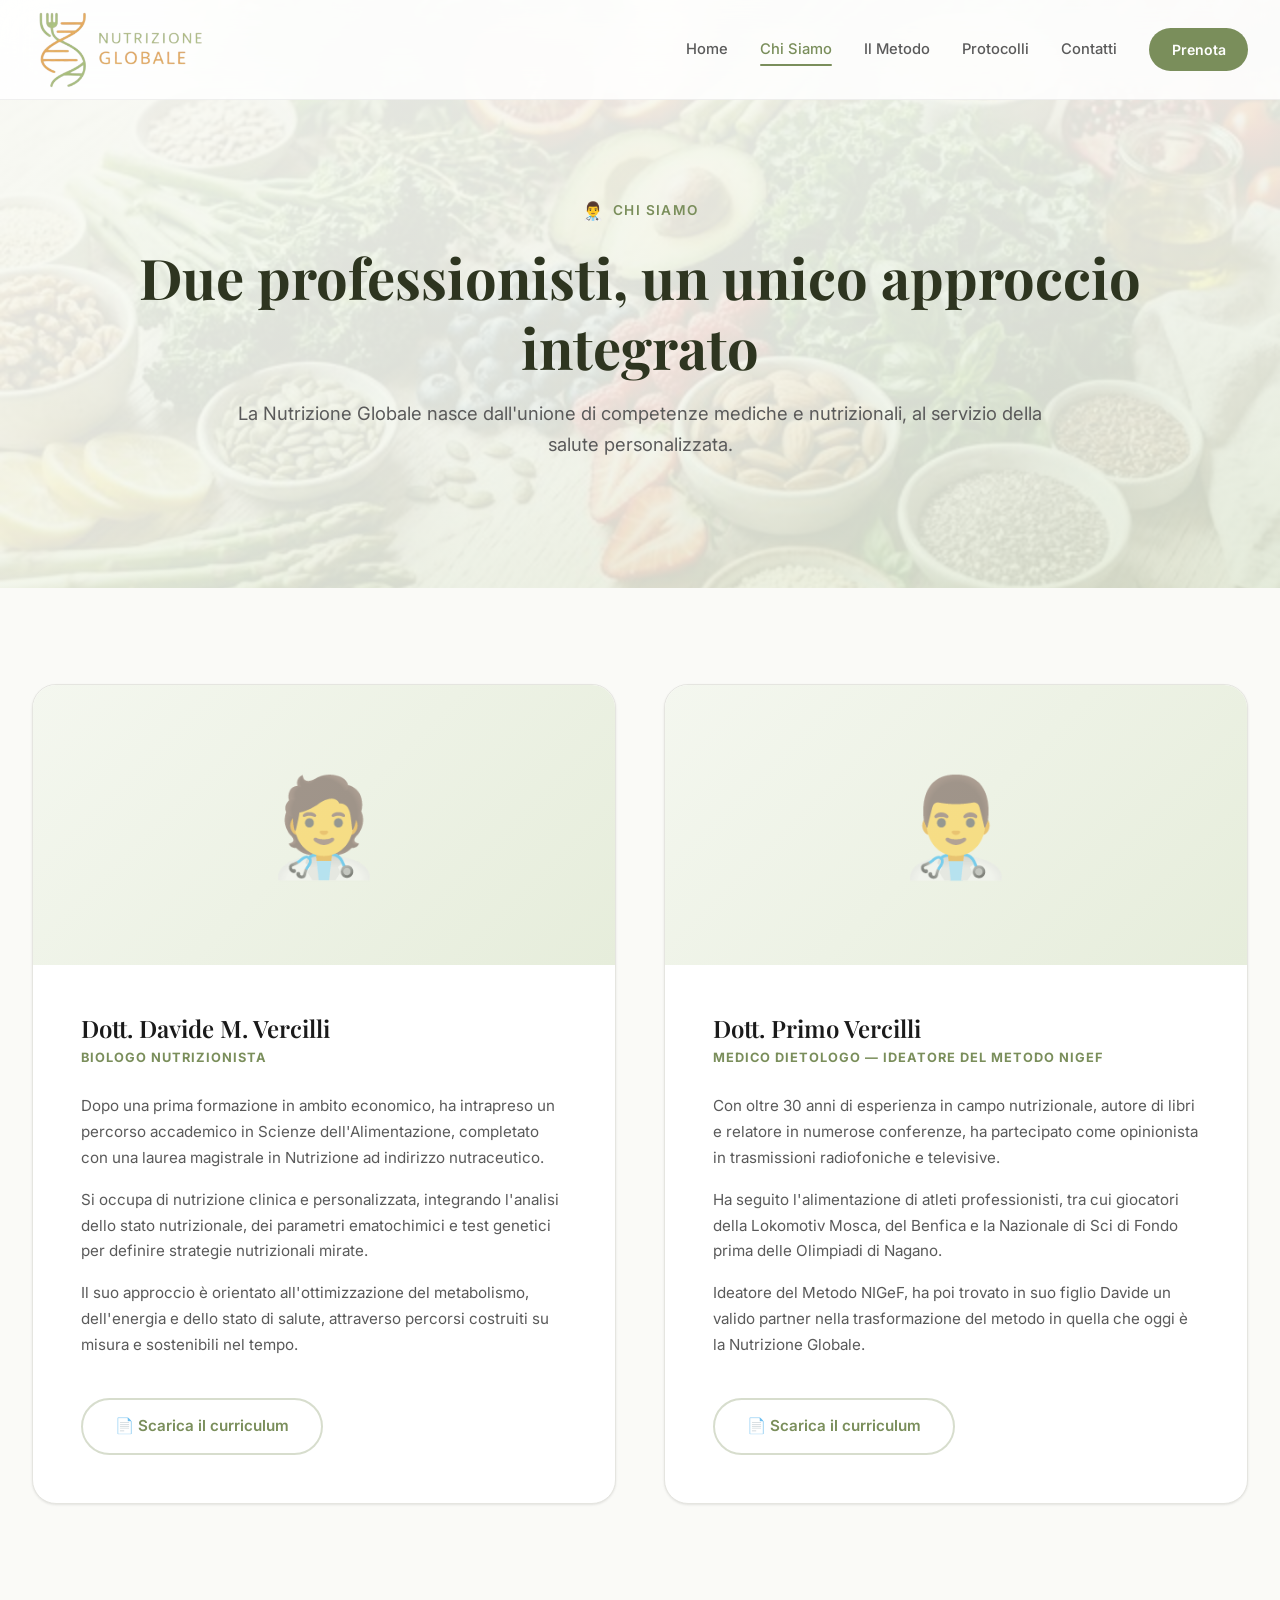
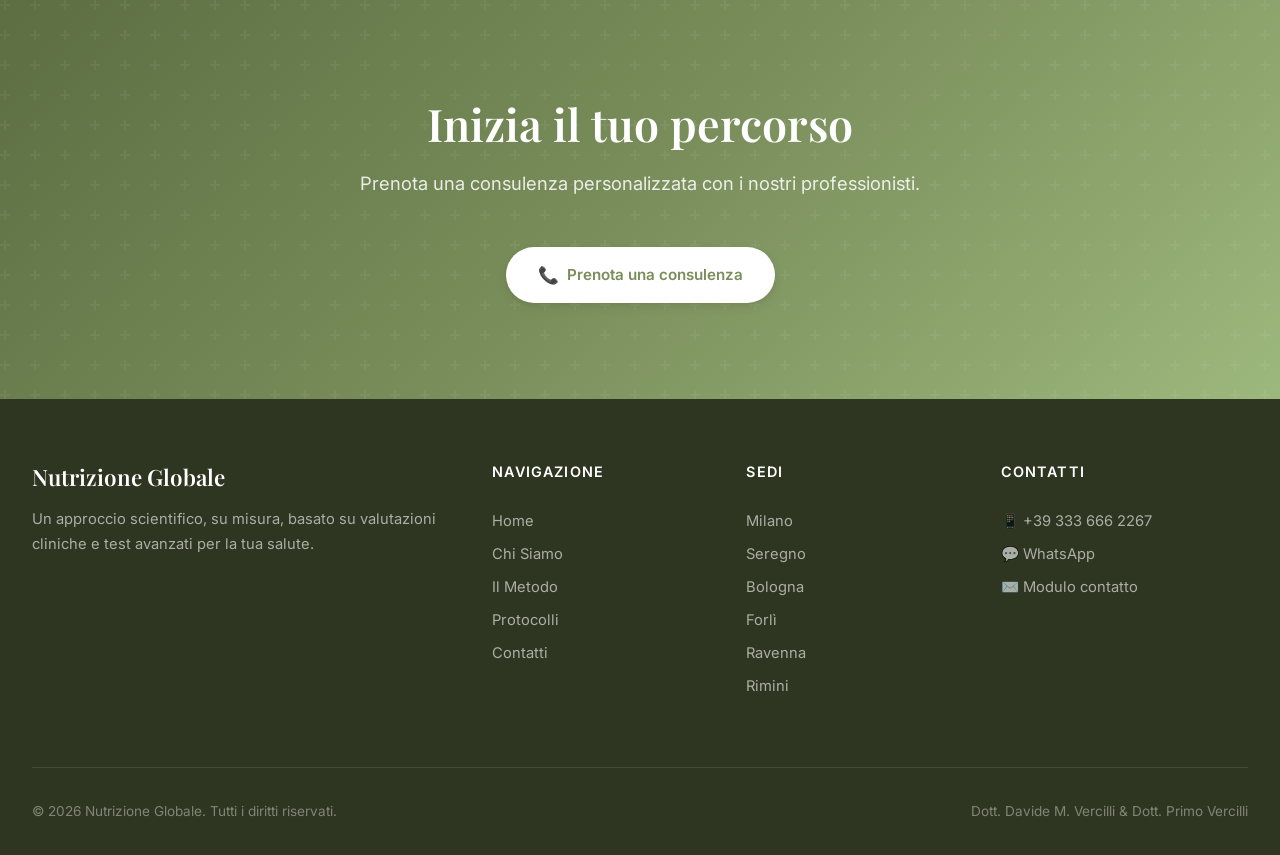
==== chi-siamo.html @ 1c0ff74a "Aggiornamento layout e design Nutrizione Globale" ====
<!DOCTYPE html>
<html lang="it">
<head>
  <meta charset="UTF-8">
  <meta name="viewport" content="width=device-width, initial-scale=1.0">
  <title>Chi Siamo – Nutrizione Globale</title>
  <meta name="description" content="Scopri il team di Nutrizione Globale: Dott. Davide M. Vercilli, Biologo Nutrizionista, e Dott. Primo Vercilli, Medico Dietologo e ideatore del Metodo NIGeF.">
  <link rel="stylesheet" href="style.css">
  <link rel="icon" href="img/logovercilli-removebg-preview.png" type="image/png">
</head>
<body>

  <!-- ═══════ NAVBAR ═══════ -->
  <nav class="navbar" id="navbar">
    <div class="container">
      <a href="index.html" class="nav-logo">
        <img src="img/logovercilli-removebg-preview.png" alt="Nutrizione Globale" class="nav-logo-img">
      </a>
      <div class="nav-links" id="navLinks">
        <a href="index.html">Home</a>
        <a href="chi-siamo.html" class="active">Chi Siamo</a>
        <a href="metodo.html">Il Metodo</a>
        <a href="protocolli.html">Protocolli</a>
        <a href="contatti.html">Contatti</a>
        <a href="https://wa.me/393336662267?text=Buongiorno%2C%20vorrei%20prenotare%20una%20consulenza." class="nav-cta" target="_blank" rel="noopener">Prenota</a>
      </div>
      <button class="hamburger" id="hamburger" aria-label="Menu">
        <span></span><span></span><span></span>
      </button>
    </div>
  </nav>

  <!-- ═══════ PAGE HERO ═══════ -->
  <section class="page-hero">
    <div class="container">
      <div class="section-header">
        <div class="label"><span class="icon">👨‍⚕️</span> Chi Siamo</div>
        <h1>Due professionisti, un unico approccio integrato</h1>
        <p>La Nutrizione Globale nasce dall'unione di competenze mediche e nutrizionali, al servizio della salute personalizzata.</p>
      </div>
    </div>
  </section>

  <!-- ═══════ TEAM CARDS ═══════ -->
  <section class="section">
    <div class="container">
      <div class="team-grid">

        <!-- Dott. Davide -->
        <div class="team-card reveal">
          <div class="team-card-photo">
            <div class="team-card-photo-placeholder">🧑‍⚕️</div>
          </div>
          <div class="team-card-body">
            <h2>Dott. Davide M. Vercilli</h2>
            <span class="team-card-role">BIOLOGO NUTRIZIONISTA</span>
            <p>Dopo una prima formazione in ambito economico, ha intrapreso un percorso accademico in Scienze dell'Alimentazione, completato con una laurea magistrale in Nutrizione ad indirizzo nutraceutico.</p>
            <p>Si occupa di nutrizione clinica e personalizzata, integrando l'analisi dello stato nutrizionale, dei parametri ematochimici e test genetici per definire strategie nutrizionali mirate.</p>
            <p>Il suo approccio è orientato all'ottimizzazione del metabolismo, dell'energia e dello stato di salute, attraverso percorsi costruiti su misura e sostenibili nel tempo.</p>
            <a href="#" class="btn btn-outline" style="margin-top: var(--space-lg);">
              📄 Scarica il curriculum
            </a>
          </div>
        </div>

        <!-- Dott. Primo -->
        <div class="team-card reveal">
          <div class="team-card-photo">
            <div class="team-card-photo-placeholder">👨‍⚕️</div>
          </div>
          <div class="team-card-body">
            <h2>Dott. Primo Vercilli</h2>
            <span class="team-card-role">MEDICO DIETOLOGO — IDEATORE DEL METODO NIGEF</span>
            <p>Con oltre 30 anni di esperienza in campo nutrizionale, autore di libri e relatore in numerose conferenze, ha partecipato come opinionista in trasmissioni radiofoniche e televisive.</p>
            <p>Ha seguito l'alimentazione di atleti professionisti, tra cui giocatori della Lokomotiv Mosca, del Benfica e la Nazionale di Sci di Fondo prima delle Olimpiadi di Nagano.</p>
            <p>Ideatore del Metodo NIGeF, ha poi trovato in suo figlio Davide un valido partner nella trasformazione del metodo in quella che oggi è la Nutrizione Globale.</p>
            <a href="#" class="btn btn-outline" style="margin-top: var(--space-lg);">
              📄 Scarica il curriculum
            </a>
          </div>
        </div>

      </div>
    </div>
  </section>

  <!-- ═══════ CTA ═══════ -->
  <section class="cta-section">
    <div class="container" style="position:relative; z-index:1;">
      <h2 class="reveal">Inizia il tuo percorso</h2>
      <p class="reveal">Prenota una consulenza personalizzata con i nostri professionisti.</p>
      <div class="reveal">
        <a href="https://wa.me/393336662267?text=Buongiorno%2C%20vorrei%20prenotare%20una%20consulenza." class="btn btn-white" target="_blank" rel="noopener">
          <span class="btn-icon">📞</span> Prenota una consulenza
        </a>
      </div>
    </div>
  </section>

  <!-- ═══════ FOOTER ═══════ -->
  <footer class="footer">
    <div class="container">
      <div class="footer-grid">
        <div class="footer-brand">
          <h3>Nutrizione Globale</h3>
          <p>Un approccio scientifico, su misura, basato su valutazioni cliniche e test avanzati per la tua salute.</p>
        </div>
        <div class="footer-col">
          <h4>Navigazione</h4>
          <a href="index.html">Home</a>
          <a href="chi-siamo.html">Chi Siamo</a>
          <a href="metodo.html">Il Metodo</a>
          <a href="protocolli.html">Protocolli</a>
          <a href="contatti.html">Contatti</a>
        </div>
        <div class="footer-col">
          <h4>Sedi</h4>
          <a href="contatti.html">Milano</a>
          <a href="contatti.html">Seregno</a>
          <a href="contatti.html">Bologna</a>
          <a href="contatti.html">Forlì</a>
          <a href="contatti.html">Ravenna</a>
          <a href="contatti.html">Rimini</a>
        </div>
        <div class="footer-col">
          <h4>Contatti</h4>
          <a href="tel:+393336662267">📱 +39 333 666 2267</a>
          <a href="https://wa.me/393336662267" target="_blank" rel="noopener">💬 WhatsApp</a>
          <a href="contatti.html">✉️ Modulo contatto</a>
        </div>
      </div>
      <div class="footer-bottom">
        <span>&copy; 2026 Nutrizione Globale. Tutti i diritti riservati.</span>
        <span>Dott. Davide M. Vercilli &amp; Dott. Primo Vercilli</span>
      </div>
    </div>
  </footer>

  <script src="script.js"></script>
</body>
</html>
---- style.css ----
/* ============================================
   Nutrizione Globale – Design System
   ============================================ */

/* Google Fonts */
@import url('https://fonts.googleapis.com/css2?family=Inter:wght@300;400;500;600;700&family=Playfair+Display:ital,wght@0,400;0,500;0,600;0,700;1,400;1,500&display=swap');

/* ── CSS Custom Properties ── */
:root {
  /* Primary palette – Olive Green (dal logo) */
  --color-primary: #7A8E5B;
  --color-primary-light: #9DB87D;
  --color-primary-dark: #5C6E42;
  --color-primary-50: #F4F7EF;
  --color-primary-100: #E6EDDB;
  --color-primary-200: #C8D8AE;
  --color-primary-900: #2E3520;

  /* Accent – Warm Gold/Orange (dal logo) */
  --color-accent: #D4A05A;
  --color-accent-light: #E8C992;

  /* Gold / warm accent */
  --color-gold: #D4A853;
  --color-gold-light: #F5E6C8;

  /* Neutrals */
  --color-bg: #FAFAF7;
  --color-bg-alt: #F3F1EC;
  --color-surface: #FFFFFF;
  --color-text: #1A1A1A;
  --color-text-secondary: #5A5A5A;
  --color-text-muted: #8A8A8A;
  --color-border: #E5E5E0;

  /* Shadows */
  --shadow-sm: 0 1px 3px rgba(0,0,0,0.06), 0 1px 2px rgba(0,0,0,0.04);
  --shadow-md: 0 4px 12px rgba(0,0,0,0.07), 0 2px 4px rgba(0,0,0,0.04);
  --shadow-lg: 0 10px 30px rgba(0,0,0,0.08), 0 4px 8px rgba(0,0,0,0.04);
  --shadow-xl: 0 20px 50px rgba(0,0,0,0.1), 0 8px 16px rgba(0,0,0,0.05);

  /* Typography */
  --font-sans: 'Inter', -apple-system, BlinkMacSystemFont, sans-serif;
  --font-serif: 'Playfair Display', Georgia, serif;

  /* Spacing */
  --space-xs: 0.25rem;
  --space-sm: 0.5rem;
  --space-md: 1rem;
  --space-lg: 1.5rem;
  --space-xl: 2rem;
  --space-2xl: 3rem;
  --space-3xl: 4rem;
  --space-4xl: 6rem;

  /* Borders */
  --radius-sm: 6px;
  --radius-md: 10px;
  --radius-lg: 16px;
  --radius-xl: 24px;
  --radius-full: 9999px;

  /* Transitions */
  --ease: cubic-bezier(0.4, 0, 0.2, 1);
  --duration: 0.3s;

  /* Layout */
  --max-width: 1400px;
  --nav-height: 100px;
}

/* ── Reset ── */
*,
*::before,
*::after {
  margin: 0;
  padding: 0;
  box-sizing: border-box;
}

html {
  scroll-behavior: smooth;
  font-size: 16px;
}

body {
  font-family: var(--font-sans);
  color: var(--color-text);
  background-color: var(--color-bg);
  line-height: 1.7;
  -webkit-font-smoothing: antialiased;
  -moz-osx-font-smoothing: grayscale;
  overflow-x: hidden;
}

img {
  max-width: 100%;
  height: auto;
  display: block;
}

a {
  color: inherit;
  text-decoration: none;
}

ul, ol {
  list-style: none;
}

button {
  cursor: pointer;
  border: none;
  background: none;
  font-family: inherit;
}

/* ── Typography ── */
h1, h2, h3, h4, h5, h6 {
  font-family: var(--font-serif);
  line-height: 1.25;
  color: var(--color-text);
}

h1 {
  font-size: clamp(2.2rem, 5vw, 3.5rem);
  font-weight: 700;
}

h2 {
  font-size: clamp(1.8rem, 4vw, 2.8rem);
  font-weight: 600;
}

h3 {
  font-size: clamp(1.3rem, 2.5vw, 1.8rem);
  font-weight: 600;
}

h4 {
  font-size: 1.2rem;
  font-weight: 600;
}

p {
  font-size: 1.05rem;
  color: var(--color-text-secondary);
  max-width: 70ch;
}

.text-center { text-align: center; }
.text-center p { margin-left: auto; margin-right: auto; }

/* ── Layout ── */
.container {
  width: 100%;
  max-width: var(--max-width);
  margin: 0 auto;
  padding: 0 var(--space-xl);
}

.section {
  padding: var(--space-4xl) 0;
}

.section-header {
  text-align: center;
  margin-bottom: var(--space-3xl);
}

.section-header .label {
  display: inline-flex;
  align-items: center;
  gap: var(--space-sm);
  font-size: 0.85rem;
  font-weight: 600;
  text-transform: uppercase;
  letter-spacing: 0.1em;
  color: var(--color-primary);
  margin-bottom: var(--space-md);
}

.section-header .label .icon {
  font-size: 1.1rem;
}

.section-header h2 {
  margin-bottom: var(--space-md);
}

.section-header p {
  font-size: 1.1rem;
  margin: 0 auto;
}

/* ── Navbar ── */
.navbar {
  position: fixed;
  top: 0;
  left: 0;
  right: 0;
  height: var(--nav-height);
  z-index: 1000;
  background: rgba(255, 255, 255, 0.85);
  backdrop-filter: blur(20px);
  -webkit-backdrop-filter: blur(20px);
  border-bottom: 1px solid rgba(0, 0, 0, 0.06);
  transition: all var(--duration) var(--ease);
}

.navbar.scrolled {
  background: rgba(255, 255, 255, 0.95);
  box-shadow: var(--shadow-sm);
}

.navbar .container {
  display: flex;
  align-items: center;
  justify-content: space-between;
  height: 100%;
}

.nav-logo {
  display: flex;
  align-items: center;
}

.nav-logo-img {
  height: 85px;
  width: auto;
  object-fit: contain;
}

.nav-links {
  display: flex;
  align-items: center;
  gap: var(--space-xl);
}

.nav-links a {
  font-size: 0.92rem;
  font-weight: 500;
  color: var(--color-text-secondary);
  transition: color var(--duration) var(--ease);
  position: relative;
}

.nav-links a::after {
  content: '';
  position: absolute;
  bottom: -4px;
  left: 0;
  width: 0;
  height: 2px;
  background: var(--color-primary);
  transition: width var(--duration) var(--ease);
  border-radius: 1px;
}

.nav-links a:hover,
.nav-links a.active {
  color: var(--color-primary);
}

.nav-links a:hover::after,
.nav-links a.active::after {
  width: 100%;
}

.nav-cta {
  background: var(--color-primary) !important;
  color: white !important;
  padding: 0.6rem 1.4rem;
  border-radius: var(--radius-full);
  font-weight: 600 !important;
  font-size: 0.88rem !important;
  transition: all var(--duration) var(--ease) !important;
}

.nav-cta::after {
  display: none !important;
}

.nav-cta:hover {
  background: var(--color-primary-dark) !important;
  transform: translateY(-1px);
  box-shadow: 0 4px 12px rgba(122, 142, 91, 0.3);
}

/* Hamburger */
.hamburger {
  display: none;
  flex-direction: column;
  gap: 5px;
  width: 28px;
  cursor: pointer;
  z-index: 1001;
}

.hamburger span {
  width: 100%;
  height: 2.5px;
  background: var(--color-text);
  border-radius: 2px;
  transition: all var(--duration) var(--ease);
}

.hamburger.active span:nth-child(1) {
  transform: rotate(45deg) translate(5px, 5px);
}

.hamburger.active span:nth-child(2) {
  opacity: 0;
}

.hamburger.active span:nth-child(3) {
  transform: rotate(-45deg) translate(6px, -6px);
}

/* ── Hero ── */
.hero {
  min-height: 100vh;
  display: flex;
  align-items: center;
  position: relative;
  padding-top: var(--nav-height);
  background: url('img/hero-bg.png') center/cover no-repeat;
  overflow: hidden;
}

.hero::before {
  content: '';
  position: absolute;
  top: 0;
  left: 0;
  right: 0;
  bottom: 0;
  background: linear-gradient(165deg, rgba(250,250,245,0.93) 0%, rgba(244,247,239,0.88) 40%, rgba(230,237,219,0.85) 100%);
  pointer-events: none;
  z-index: 0;
}

.hero::after {
  display: none;
}

.hero .container {
  position: relative;
  z-index: 1;
  display: flex;
  align-items: center;
  min-height: calc(100vh - var(--nav-height));
}

.hero-content {
  max-width: 850px;
}

.hero-badge {
  display: inline-flex;
  align-items: center;
  gap: var(--space-sm);
  background: rgba(255, 255, 255, 0.7);
  backdrop-filter: blur(8px);
  -webkit-backdrop-filter: blur(8px);
  border: 1px solid rgba(122, 142, 91, 0.2);
  padding: 0.5rem 1.2rem;
  border-radius: var(--radius-full);
  font-size: 0.85rem;
  font-weight: 600;
  color: var(--color-primary);
  margin-bottom: var(--space-xl);
}

.hero h1 {
  color: var(--color-primary-900);
  margin-bottom: var(--space-lg);
}

.hero h1 span {
  color: var(--color-primary);
}

.hero-subtitle {
  font-size: 1.15rem;
  line-height: 1.8;
  color: var(--color-text-secondary);
  margin-bottom: var(--space-2xl);
  max-width: 620px;
}

.hero-actions {
  display: flex;
  gap: var(--space-md);
  flex-wrap: wrap;
}

/* ── Buttons ── */
.btn {
  display: inline-flex;
  align-items: center;
  gap: var(--space-sm);
  padding: 0.85rem 2rem;
  border-radius: var(--radius-full);
  font-weight: 600;
  font-size: 0.95rem;
  transition: all var(--duration) var(--ease);
  cursor: pointer;
  border: none;
  outline: none;
}

.btn-primary {
  background: linear-gradient(135deg, var(--color-primary), var(--color-primary-light));
  color: white;
  box-shadow: 0 4px 16px rgba(122, 142, 91, 0.25);
}

.btn-primary:hover {
  transform: translateY(-2px);
  box-shadow: 0 6px 24px rgba(122, 142, 91, 0.35);
}

.btn-secondary {
  background: var(--color-surface);
  color: var(--color-primary);
  border: 2px solid var(--color-primary);
}

.btn-secondary:hover {
  background: var(--color-primary-50);
  transform: translateY(-2px);
}

.btn-outline {
  background: transparent;
  color: var(--color-primary);
  border: 2px solid rgba(122, 142, 91, 0.3);
}

.btn-outline:hover {
  border-color: var(--color-primary);
  background: var(--color-primary-50);
}

.btn-white {
  background: white;
  color: var(--color-primary);
  box-shadow: var(--shadow-md);
}

.btn-white:hover {
  transform: translateY(-2px);
  box-shadow: var(--shadow-lg);
}

.btn-icon {
  font-size: 1.1em;
}

/* ── Cards ── */
.card {
  background: var(--color-surface);
  border-radius: var(--radius-lg);
  padding: var(--space-xl);
  box-shadow: var(--shadow-sm);
  border: 1px solid var(--color-border);
  transition: all var(--duration) var(--ease);
  height: 100%;
  display: flex;
  flex-direction: column;
  align-items: center;
  justify-content: center;
  text-align: center;
}

.card:hover {
  box-shadow: var(--shadow-lg);
  transform: translateY(-4px);
}

.card-glass {
  background: rgba(255, 255, 255, 0.7);
  backdrop-filter: blur(16px);
  -webkit-backdrop-filter: blur(16px);
  border: 1px solid rgba(255, 255, 255, 0.5);
}

.card-icon {
  width: 56px;
  height: 56px;
  border-radius: var(--radius-md);
  display: flex;
  align-items: center;
  justify-content: center;
  font-size: 1.5rem;
  margin-bottom: var(--space-md);
  flex-shrink: 0;
}

.card-icon.green,
.card-icon.blue,
.card-icon.gold,
.card-icon.purple {
  background: var(--color-primary-50);
  color: var(--color-primary);
}

.card h3 {
  margin-bottom: var(--space-md);
}

.card p {
  font-size: 0.98rem;
}

/* ── Doctor Cards ── */
.doctor-card {
  background: var(--color-surface);
  border-radius: var(--radius-xl);
  overflow: hidden;
  box-shadow: var(--shadow-md);
  border: 1px solid var(--color-border);
  transition: all var(--duration) var(--ease);
  height: 100%;
  display: flex;
  flex-direction: column;
}

.doctor-card:hover {
  box-shadow: var(--shadow-xl);
  transform: translateY(-6px);
}

.doctor-card-img {
  width: 100%;
  height: 320px;
  object-fit: cover;
  background: linear-gradient(135deg, var(--color-primary-50), var(--color-primary-100));
}

.doctor-card-body {
  padding: var(--space-2xl);
  flex-grow: 1;
}

.doctor-card-body h3 {
  font-family: var(--font-serif);
  font-size: 1.4rem;
  margin-bottom: var(--space-xs);
}

.doctor-card-body .role {
  font-size: 0.9rem;
  color: var(--color-primary);
  font-weight: 600;
  margin-bottom: var(--space-md);
  display: block;
}

.doctor-card-body p {
  font-size: 0.95rem;
  line-height: 1.7;
}

/* ── Grid layouts ── */
.grid-2 {
  display: grid;
  grid-template-columns: repeat(2, 1fr);
  gap: var(--space-2xl);
}

.grid-3 {
  display: grid;
  grid-template-columns: repeat(3, 1fr);
  gap: var(--space-xl);
}

.grid-4 {
  display: grid;
  grid-template-columns: repeat(4, 1fr);
  gap: var(--space-xl);
}

/* ── Locations ── */
.locations-grid {
  display: flex;
  flex-wrap: wrap;
  gap: var(--space-md);
  justify-content: center;
  margin-bottom: var(--space-2xl);
}

.location-tag {
  display: inline-flex;
  align-items: center;
  gap: var(--space-sm);
  background: var(--color-surface);
  border: 1px solid var(--color-border);
  padding: 0.7rem 1.4rem;
  border-radius: var(--radius-full);
  font-size: 0.95rem;
  font-weight: 500;
  color: var(--color-text-secondary);
  transition: all var(--duration) var(--ease);
}

.location-tag:hover {
  border-color: var(--color-primary);
  color: var(--color-primary);
  box-shadow: var(--shadow-sm);
}

.location-tag .pin {
  color: var(--color-primary);
}

/* ── CTA Section ── */
.cta-section {
  background: linear-gradient(135deg, var(--color-primary-dark), var(--color-primary), var(--color-primary-light));
  padding: var(--space-4xl) 0;
  text-align: center;
  position: relative;
  overflow: hidden;
}

.cta-section::before {
  content: '';
  position: absolute;
  top: 0;
  left: 0;
  right: 0;
  bottom: 0;
  background: url("data:image/svg+xml,%3Csvg width='60' height='60' viewBox='0 0 60 60' xmlns='http://www.w3.org/2000/svg'%3E%3Cg fill='none' fill-rule='evenodd'%3E%3Cg fill='%23ffffff' fill-opacity='0.05'%3E%3Cpath d='M36 34v-4h-2v4h-4v2h4v4h2v-4h4v-2h-4zm0-30V0h-2v4h-4v2h4v4h2V6h4V4h-4zM6 34v-4H4v4H0v2h4v4h2v-4h4v-2H6zM6 4V0H4v4H0v2h4v4h2V6h4V4H6z'/%3E%3C/g%3E%3C/g%3E%3C/svg%3E");
}

.cta-section h2 {
  color: white;
  margin-bottom: var(--space-md);
}

.cta-section p {
  color: rgba(255, 255, 255, 0.85);
  margin: 0 auto var(--space-2xl);
  font-size: 1.15rem;
}

/* ── DNA Section (homepage) ── */
section.dna-section {
  background: var(--color-primary-50);
  position: relative;
  overflow: hidden;
}

section.dna-section::before {
  content: '';
  position: absolute;
  top: 0;
  right: 0;
  width: 40%;
  height: 100%;
  background: url('img/img-dna.jpg') center/cover no-repeat;
  opacity: 0.15;
  pointer-events: none;
}

section.dna-section h2 {
  color: var(--color-text);
}

section.dna-section p {
  color: var(--color-text-secondary);
}

section.dna-section .label {
  color: var(--color-primary) !important;
}

section.dna-section .btn-white {
  background: var(--color-primary);
  color: white;
  border: none;
}

section.dna-section .btn-white:hover {
  background: var(--color-primary-dark);
}

/* ── DNA Split Layout (Protocolli) ── */
.dna-layout-split {
  display: grid !important;
  grid-template-columns: 1fr 350px;
  align-items: center;
  gap: var(--space-3xl);
  text-align: left !important;
}

.dna-layout-split .dna-image {
  margin: 0;
  display: flex;
  justify-content: flex-end;
}

@media (max-width: 900px) {
  .dna-layout-split {
    grid-template-columns: 1fr;
    text-align: center !important;
  }
  .dna-layout-split .dna-image {
    order: -1;
    justify-content: center;
  }
}

/* ── Team Cards (Chi Siamo) ── */
.team-grid {
  display: grid;
  grid-template-columns: repeat(2, 1fr);
  gap: var(--space-2xl);
}

.team-card {
  background: var(--color-surface);
  border-radius: var(--radius-xl);
  border: 1px solid var(--color-border);
  overflow: hidden;
  box-shadow: var(--shadow-sm);
  transition: all var(--duration) var(--ease);
}

.team-card:hover {
  box-shadow: var(--shadow-xl);
  transform: translateY(-4px);
}

.team-card-photo {
  width: 100%;
  height: 280px;
  background: linear-gradient(135deg, var(--color-primary-50), var(--color-primary-100));
  display: flex;
  align-items: center;
  justify-content: center;
}

.team-card-photo-placeholder {
  font-size: 6rem;
  opacity: 0.5;
}

.team-card-body {
  padding: var(--space-2xl);
}

.team-card-body h2 {
  font-family: var(--font-serif);
  font-size: 1.5rem;
  margin-bottom: var(--space-xs);
}

.team-card-role {
  display: block;
  font-size: 0.8rem;
  font-weight: 700;
  text-transform: uppercase;
  letter-spacing: 1px;
  color: var(--color-primary);
  margin-bottom: var(--space-lg);
}

.team-card-body p {
  font-size: 0.95rem;
  line-height: 1.7;
  color: var(--color-text-secondary);
  margin-bottom: var(--space-md);
}

/* ── Footer ── */
.footer {
  background: var(--color-primary-900);
  color: rgba(255, 255, 255, 0.7);
  padding: var(--space-3xl) 0 var(--space-xl);
}

.footer-grid {
  display: grid;
  grid-template-columns: 2fr 1fr 1fr 1.2fr;
  gap: var(--space-2xl);
  margin-bottom: var(--space-3xl);
}

.footer-brand h3 {
  font-family: var(--font-serif);
  color: white;
  font-size: 1.4rem;
  margin-bottom: var(--space-md);
}

.footer-brand p {
  font-size: 0.92rem;
  color: rgba(255, 255, 255, 0.6);
  line-height: 1.7;
}

.footer-col h4 {
  color: white;
  font-family: var(--font-sans);
  font-size: 0.9rem;
  font-weight: 600;
  text-transform: uppercase;
  letter-spacing: 0.08em;
  margin-bottom: var(--space-lg);
}

.footer-col a {
  display: block;
  font-size: 0.92rem;
  color: rgba(255, 255, 255, 0.6);
  padding: var(--space-xs) 0;
  transition: color var(--duration) var(--ease);
}

.footer-col a:hover {
  color: var(--color-primary-light);
}

.footer-bottom {
  border-top: 1px solid rgba(255, 255, 255, 0.1);
  padding-top: var(--space-xl);
  display: flex;
  justify-content: space-between;
  align-items: center;
  font-size: 0.85rem;
  color: rgba(255, 255, 255, 0.4);
}

/* ── Page Hero (internal pages) ── */
.page-hero {
  padding: calc(var(--nav-height) + var(--space-4xl)) 0 var(--space-3xl);
  background: url('img/hero-bg-2.png') center/cover no-repeat;
  text-align: center;
  position: relative;
}

.page-hero::before {
  content: '';
  position: absolute;
  top: 0;
  left: 0;
  right: 0;
  bottom: 0;
  background: linear-gradient(165deg, rgba(250,250,245,0.93) 0%, rgba(244,247,239,0.90) 60%, rgba(230,237,219,0.88) 100%);
  pointer-events: none;
  z-index: 0;
}

.page-hero > .container {
  position: relative;
  z-index: 1;
}

.page-hero h1 {
  color: var(--color-primary-900);
  margin-bottom: var(--space-md);
}

.page-hero p {
  font-size: 1.15rem;
  margin: 0 auto;
}

/* ── Bio section (Chi Siamo) ── */
.bio-section {
  display: grid;
  grid-template-columns: 350px 1fr;
  gap: var(--space-3xl);
  align-items: start;
  padding: var(--space-3xl) 0;
  border-bottom: 1px solid var(--color-border);
}

.bio-section:last-child {
  border-bottom: none;
}

.bio-photo {
  width: 100%;
  aspect-ratio: 3/4;
  border-radius: var(--radius-xl);
  object-fit: cover;
  box-shadow: var(--shadow-lg);
  background: linear-gradient(135deg, var(--color-primary-50), var(--color-primary-100));
}

.bio-content h2 {
  font-size: 2rem;
  margin-bottom: var(--space-xs);
}

.bio-content .role {
  font-size: 1.05rem;
  color: var(--color-primary);
  font-weight: 600;
  margin-bottom: var(--space-xl);
  display: block;
}

.bio-content p {
  margin-bottom: var(--space-lg);
  line-height: 1.85;
}

/* ── Method page ── */
.method-content {
  max-width: 800px;
  margin: 0 auto;
}

.method-content p {
  font-size: 1.08rem;
  line-height: 1.9;
  margin-bottom: var(--space-xl);
  text-align: justify;
}

.method-highlight {
  background: var(--color-primary-50);
  border-left: 4px solid var(--color-primary);
  padding: var(--space-xl) var(--space-2xl);
  border-radius: 0 var(--radius-md) var(--radius-md) 0;
  margin: var(--space-2xl) 0;
}

.method-highlight p {
  color: var(--color-primary-dark);
  font-weight: 500;
  font-style: italic;
}

.method-citation {
  background: var(--color-surface);
  border: 1px solid var(--color-border);
  padding: var(--space-xl) var(--space-2xl);
  border-radius: var(--radius-md);
  font-size: 0.92rem;
  color: var(--color-text-secondary);
  line-height: 1.7;
  margin: var(--space-2xl) 0;
}

.method-citation strong {
  color: var(--color-text);
}

/* ── Hero Stats Counter ── */
.hero-stats {
  display: grid;
  grid-template-columns: repeat(3, 1fr);
  gap: var(--space-md);
  margin-top: var(--space-2xl);
  margin-bottom: var(--space-2xl);
  background: rgba(255, 255, 255, 0.08);
  backdrop-filter: blur(8px);
  border: 2px solid var(--color-accent);
  border-radius: var(--radius-xl);
  padding: var(--space-xl);
  position: relative;
  z-index: 10;
  box-shadow: var(--shadow-lg);
}

.hero-stat {
  text-align: center;
  border-right: 1px solid rgba(255, 255, 255, 0.15);
  padding: 0 var(--space-md);
}

.hero-stat:last-child {
  border-right: none;
}

.hero-stat-number {
  font-family: var(--font-serif);
  font-size: 2.5rem;
  font-weight: 700;
  color: var(--color-accent);
  line-height: 1.1;
}

.hero-stat-label {
  font-size: 0.85rem;
  color: rgba(255,255,255,0.7);
  font-weight: 500;
  text-transform: uppercase;
  letter-spacing: 0.5px;
  margin-top: var(--space-xs);
}

/* ── Protocols page – Numbered Cards ── */
.proto-numbered-list {
  display: flex;
  flex-direction: column;
  gap: var(--space-lg);
  max-width: 950px;
  margin: var(--space-2xl) auto 0;
}

.proto-numbered-card {
  display: flex;
  gap: var(--space-xl);
  background: var(--color-surface);
  border: 1px solid var(--color-border);
  border-radius: var(--radius-xl);
  padding: var(--space-xl) var(--space-2xl);
  transition: all var(--duration) var(--ease);
}

.proto-numbered-card:hover {
  border-color: var(--color-primary-light);
  box-shadow: var(--shadow-lg);
  transform: translateY(-2px);
}

.proto-number {
  font-family: var(--font-serif);
  font-size: 3rem;
  font-weight: 700;
  color: var(--color-primary-light);
  opacity: 0.5;
  line-height: 1;
  flex-shrink: 0;
  min-width: 60px;
}

.proto-card-content {
  flex: 1;
}

.proto-category {
  font-size: 0.75rem;
  font-weight: 700;
  text-transform: uppercase;
  letter-spacing: 1.5px;
  color: var(--color-primary);
  margin-bottom: var(--space-xs);
}

.proto-card-content h3 {
  font-family: var(--font-serif);
  font-size: 1.35rem;
  margin-bottom: var(--space-sm);
  color: var(--color-text);
}

.proto-card-content p {
  font-size: 0.95rem;
  line-height: 1.7;
  color: var(--color-text-secondary);
  margin-bottom: var(--space-md);
}

.proto-tags {
  display: flex;
  flex-wrap: wrap;
  gap: var(--space-xs);
}

.proto-tag {
  display: inline-block;
  padding: 0.3rem 0.85rem;
  border: 1px solid var(--color-primary-200);
  border-radius: var(--radius-full);
  font-size: 0.8rem;
  font-weight: 500;
  color: var(--color-primary);
  background: var(--color-primary-50);
}

/* ── Pricing Grid ── */
.pricing-grid {
  display: grid;
  grid-template-columns: repeat(3, 1fr);
  gap: var(--space-xl);
  margin-top: var(--space-2xl);
}

.pricing-card {
  background: var(--color-surface);
  border: 1px solid var(--color-border);
  border-radius: var(--radius-xl);
  padding: var(--space-2xl);
  display: flex;
  flex-direction: column;
  position: relative;
  transition: all var(--duration) var(--ease);
}

.pricing-card:hover {
  box-shadow: var(--shadow-xl);
  transform: translateY(-4px);
}

.pricing-card.featured {
  border-color: var(--color-primary);
  box-shadow: var(--shadow-lg);
  transform: translateY(-6px);
}

.pricing-card.featured:hover {
  transform: translateY(-10px);
}

.pricing-badge {
  position: absolute;
  top: -14px;
  left: 50%;
  transform: translateX(-50%);
  background: var(--color-primary);
  color: white;
  font-size: 0.72rem;
  font-weight: 700;
  padding: 0.4rem 1.2rem;
  border-radius: var(--radius-full);
  text-transform: uppercase;
  letter-spacing: 1px;
  white-space: nowrap;
}

.pricing-badge.gold {
  background: var(--color-accent);
  color: white;
}

.pricing-header {
  text-align: center;
  margin-bottom: var(--space-lg);
}

.pricing-icon {
  font-size: 2rem;
  margin-bottom: var(--space-sm);
}

.pricing-type {
  font-size: 0.75rem;
  font-weight: 700;
  text-transform: uppercase;
  letter-spacing: 1.2px;
  color: var(--color-primary);
  margin-bottom: var(--space-xs);
}

.pricing-header h3 {
  font-family: var(--font-serif);
  font-size: 1.35rem;
  margin-bottom: var(--space-xs);
}

.pricing-duration {
  display: inline-block;
  background: var(--color-primary-50);
  color: var(--color-primary);
  font-size: 0.8rem;
  font-weight: 600;
  padding: 0.25rem 0.8rem;
  border-radius: var(--radius-full);
}

.pricing-desc {
  font-size: 0.92rem;
  line-height: 1.6;
  color: var(--color-text-secondary);
  margin-bottom: var(--space-lg);
}

.pricing-checklist {
  list-style: none;
  padding: 0;
  margin: 0;
  flex-grow: 1;
}

.pricing-checklist li {
  position: relative;
  padding-left: 28px;
  margin-bottom: var(--space-sm);
  font-size: 0.92rem;
  line-height: 1.5;
  color: var(--color-text-secondary);
}

.pricing-checklist li::before {
  content: '✓';
  position: absolute;
  left: 0;
  color: var(--color-primary);
  font-weight: 700;
}

/* ── Percorso Completo ── */
.pricing-complete {
  margin-top: var(--space-2xl);
  background: var(--color-surface);
  border: 2px solid var(--color-accent);
  border-radius: var(--radius-xl);
  padding: var(--space-2xl) var(--space-3xl);
  position: relative;
}

.pricing-complete-inner {
  display: grid;
  grid-template-columns: 1fr 1.2fr;
  gap: var(--space-2xl);
  align-items: start;
}

.pricing-complete-left h3 {
  font-family: var(--font-serif);
  font-size: 1.4rem;
  margin-bottom: var(--space-xs);
}

/* ── DNA Section ── */
.dna-section {
  display: grid;
  grid-template-columns: 300px 1fr;
  gap: var(--space-3xl);
  align-items: center;
  background: var(--color-primary-50);
  border-radius: var(--radius-xl);
  padding: var(--space-3xl);
}

.dna-image {
  font-size: 10rem;
  text-align: center;
  line-height: 1;
}

.dna-content h2 {
  font-family: var(--font-serif);
  font-size: 1.8rem;
  margin: var(--space-md) 0;
}

.dna-content > p {
  font-size: 1rem;
  line-height: 1.7;
  color: var(--color-text-secondary);
  margin-bottom: var(--space-xl);
}

.dna-options {
  display: flex;
  flex-direction: column;
  gap: var(--space-md);
}

.dna-option {
  background: var(--color-surface);
  border: 1px solid var(--color-border);
  border-radius: var(--radius-lg);
  padding: var(--space-lg);
  display: flex;
  flex-wrap: wrap;
  align-items: center;
  gap: var(--space-sm);
}

.dna-option-label {
  background: var(--color-primary);
  color: white;
  font-size: 0.72rem;
  font-weight: 700;
  padding: 0.3rem 0.8rem;
  border-radius: var(--radius-full);
  text-transform: uppercase;
  margin-right: var(--space-sm);
}

.dna-option strong {
  font-size: 1.05rem;
}

.dna-option small {
  width: 100%;
  font-size: 0.85rem;
  color: var(--color-text-muted);
}

.dna-option-value {
  font-family: var(--font-serif);
  font-size: 1.8rem;
  font-weight: 700;
  color: var(--color-primary);
  margin-left: auto;
}

/* ── Contact page ── */
.contact-grid {
  display: grid;
  grid-template-columns: 1fr 1fr;
  gap: var(--space-3xl);
}

.contact-info-block {
  margin-bottom: var(--space-2xl);
}

.contact-info-block h3 {
  font-family: var(--font-sans);
  font-size: 1.1rem;
  font-weight: 700;
  margin-bottom: var(--space-lg);
  display: flex;
  align-items: center;
  gap: var(--space-sm);
}

.contact-info-block h3 .icon {
  font-size: 1.2rem;
}

.contact-phone {
  font-size: 1.3rem;
  font-weight: 700;
  color: var(--color-primary);
  display: flex;
  align-items: center;
  gap: var(--space-sm);
  margin-bottom: var(--space-sm);
}

.contact-phone a {
  color: var(--color-primary);
}

.contact-hours {
  font-size: 0.92rem;
  color: var(--color-text-muted);
}

.sede-item {
  display: flex;
  align-items: flex-start;
  gap: var(--space-md);
  padding: var(--space-md) 0;
  border-bottom: 1px solid var(--color-border);
}

.sede-item:last-child {
  border-bottom: none;
}

.sede-dot {
  width: 10px;
  height: 10px;
  background: var(--color-primary);
  border-radius: 50%;
  margin-top: 6px;
  flex-shrink: 0;
}

.sede-name {
  font-weight: 700;
  font-size: 1rem;
  color: var(--color-text);
}

.sede-address {
  font-size: 0.92rem;
  color: var(--color-text-secondary);
}

/* ── Contact form ── */
.contact-form {
  background: var(--color-surface);
  padding: var(--space-2xl);
  border-radius: var(--radius-xl);
  box-shadow: var(--shadow-md);
  border: 1px solid var(--color-border);
}

.contact-form h3 {
  font-family: var(--font-sans);
  font-size: 1.2rem;
  margin-bottom: var(--space-sm);
}

.contact-form .form-subtitle {
  font-size: 0.92rem;
  color: var(--color-text-muted);
  margin-bottom: var(--space-xl);
}

.form-group {
  margin-bottom: var(--space-lg);
}

.form-group label {
  display: block;
  font-size: 0.88rem;
  font-weight: 600;
  color: var(--color-text);
  margin-bottom: var(--space-sm);
}

.form-group input,
.form-group textarea,
.form-group select {
  width: 100%;
  padding: 0.8rem 1rem;
  border: 1.5px solid var(--color-border);
  border-radius: var(--radius-md);
  font-family: var(--font-sans);
  font-size: 0.95rem;
  color: var(--color-text);
  background: var(--color-bg);
  transition: all var(--duration) var(--ease);
  outline: none;
}

.form-group input:focus,
.form-group textarea:focus,
.form-group select:focus {
  border-color: var(--color-primary);
  box-shadow: 0 0 0 3px rgba(122, 142, 91, 0.1);
  background: white;
}

.form-group textarea {
  min-height: 120px;
  resize: vertical;
}

.form-row {
  display: grid;
  grid-template-columns: 1fr 1fr;
  gap: var(--space-md);
}

.form-success {
  display: none;
  text-align: center;
  padding: var(--space-2xl);
}

.form-success.show {
  display: block;
}

.form-success .checkmark {
  width: 64px;
  height: 64px;
  background: var(--color-primary-50);
  border-radius: 50%;
  display: flex;
  align-items: center;
  justify-content: center;
  font-size: 2rem;
  margin: 0 auto var(--space-lg);
}

/* ── Scroll Animations ── */
.reveal {
  opacity: 0;
  transform: translateY(30px);
  transition: opacity 0.7s var(--ease), transform 0.7s var(--ease);
}

.reveal.visible {
  opacity: 1;
  transform: translateY(0);
}

.reveal-left {
  opacity: 0;
  transform: translateX(-30px);
  transition: opacity 0.7s var(--ease), transform 0.7s var(--ease);
}

.reveal-left.visible {
  opacity: 1;
  transform: translateX(0);
}

.reveal-right {
  opacity: 0;
  transform: translateX(30px);
  transition: opacity 0.7s var(--ease), transform 0.7s var(--ease);
}

.reveal-right.visible {
  opacity: 1;
  transform: translateX(0);
}

/* stagger children */
.stagger-children > *:nth-child(1) { transition-delay: 0s; }
.stagger-children > *:nth-child(2) { transition-delay: 0.1s; }
.stagger-children > *:nth-child(3) { transition-delay: 0.2s; }
.stagger-children > *:nth-child(4) { transition-delay: 0.3s; }
.stagger-children > *:nth-child(5) { transition-delay: 0.4s; }
.stagger-children > *:nth-child(6) { transition-delay: 0.5s; }
.stagger-children > *:nth-child(7) { transition-delay: 0.6s; }
.stagger-children > *:nth-child(8) { transition-delay: 0.7s; }

/* ── Responsive ── */
@media (max-width: 1024px) {
  .grid-4 {
    grid-template-columns: repeat(2, 1fr);
  }

  .footer-grid {
    grid-template-columns: 1fr 1fr;
    gap: var(--space-xl);
  }

  .flowchart {
    grid-template-columns: repeat(2, 1fr);
  }

  .bio-section {
    grid-template-columns: 280px 1fr;
    gap: var(--space-2xl);
  }
}

@media (max-width: 768px) {
  :root {
    --nav-height: 80px;
  }

  .hamburger {
    display: flex;
  }

  .nav-links {
    display: none;
    position: fixed;
    top: 0;
    left: 0;
    right: 0;
    bottom: 0;
    background: rgba(255, 255, 255, 0.98);
    backdrop-filter: blur(20px);
    flex-direction: column;
    justify-content: center;
    align-items: center;
    gap: var(--space-xl);
    z-index: 999;
  }

  .nav-links.active {
    display: flex;
  }

  .nav-links a {
    font-size: 1.2rem;
  }

  .grid-2,
  .grid-3,
  .grid-4,
  .team-grid {
    grid-template-columns: 1fr;
  }

  .hero {
    min-height: auto;
    padding-top: calc(var(--nav-height) + var(--space-2xl));
    padding-bottom: var(--space-3xl);
  }

  .hero-content {
    text-align: center;
  }

  .hero-subtitle {
    margin-left: auto;
    margin-right: auto;
    font-size: 1rem;
  }

  .hero-actions {
    justify-content: center;
  }

  .hero-badge {
    font-size: 0.78rem;
    padding: 0.4rem 1rem;
  }

  .page-hero {
    padding: calc(var(--nav-height) + var(--space-2xl)) 0 var(--space-2xl);
  }

  .bio-section {
    grid-template-columns: 1fr;
    text-align: center;
    direction: ltr !important;
  }

  .bio-section > * {
    direction: ltr !important;
  }

  .bio-photo {
    max-width: 280px;
    margin: 0 auto;
  }

  .bio-content {
    text-align: center;
  }

  .bio-content .role {
    text-align: center;
  }

  .bio-content p {
    text-align: center;
  }

  .contact-grid {
    grid-template-columns: 1fr;
  }

  .pricing-grid {
    grid-template-columns: 1fr;
    gap: var(--space-lg);
  }

  .pricing-complete-inner {
    grid-template-columns: 1fr;
  }

  .proto-numbered-card {
    flex-direction: column;
    gap: var(--space-md);
    padding: var(--space-lg);
  }

  .proto-number {
    font-size: 2rem;
  }

  .dna-section {
    grid-template-columns: 1fr;
    text-align: center;
  }

  .dna-image {
    font-size: 6rem;
  }

  .hero-stats {
    grid-template-columns: 1fr;
    gap: var(--space-md);
  }
  
  .hero-stat {
    border-right: none;
    border-bottom: 1px solid rgba(255, 255, 255, 0.15);
    padding-bottom: var(--space-md);
  }

  .hero-stat:last-child {
    border-bottom: none;
    padding-bottom: 0;
  }

  .hero-stat-number {
    font-size: 2rem;
  }

  .footer-grid {
    grid-template-columns: 1fr;
    text-align: center;
  }

  .footer-bottom {
    flex-direction: column;
    gap: var(--space-md);
    text-align: center;
  }

  .section {
    padding: var(--space-2xl) 0;
  }

  .section-header {
    margin-bottom: var(--space-2xl);
  }

  .form-row {
    grid-template-columns: 1fr;
  }

  .doctor-card-img {
    height: 220px;
  }

  .doctor-card-body {
    padding: var(--space-lg);
  }

  .card {
    padding: var(--space-xl);
  }

  .cta-section {
    padding: var(--space-3xl) 0;
  }

  .locations-grid {
    gap: var(--space-sm);
  }

  .location-tag {
    padding: 0.5rem 1rem;
    font-size: 0.88rem;
  }

  .contact-form {
    padding: var(--space-xl);
  }

  .method-highlight {
    padding: var(--space-lg);
  }

  .method-citation {
    padding: var(--space-lg);
    font-size: 0.85rem;
  }

  .method-content p {
    text-align: left;
    font-size: 1rem;
  }

  .nav-logo-img {
    height: 65px;
  }
}

@media (max-width: 480px) {
  .container {
    padding: 0 var(--space-md);
  }

  h1 {
    font-size: 1.6rem;
  }

  h2 {
    font-size: 1.35rem;
  }

  h3 {
    font-size: 1.15rem;
  }

  p {
    font-size: 0.95rem;
  }

  .btn {
    width: 100%;
    justify-content: center;
    padding: 0.75rem 1.5rem;
    font-size: 0.9rem;
  }

  .hero-actions {
    flex-direction: column;
  }

  .section-header .label {
    font-size: 0.75rem;
  }

  .pricing-card {
    padding: var(--space-lg);
  }

  .pricing-complete {
    padding: var(--space-lg);
  }

  .proto-card-content h3 {
    font-size: 1.15rem;
  }

  .dna-option-value {
    font-size: 1.3rem;
  }

  .hero-stats {
    flex-direction: column;
    gap: var(--space-md);
    align-items: center;
  }

  .sede-name {
    font-size: 0.95rem;
  }

  .sede-address {
    font-size: 0.85rem;
  }
}
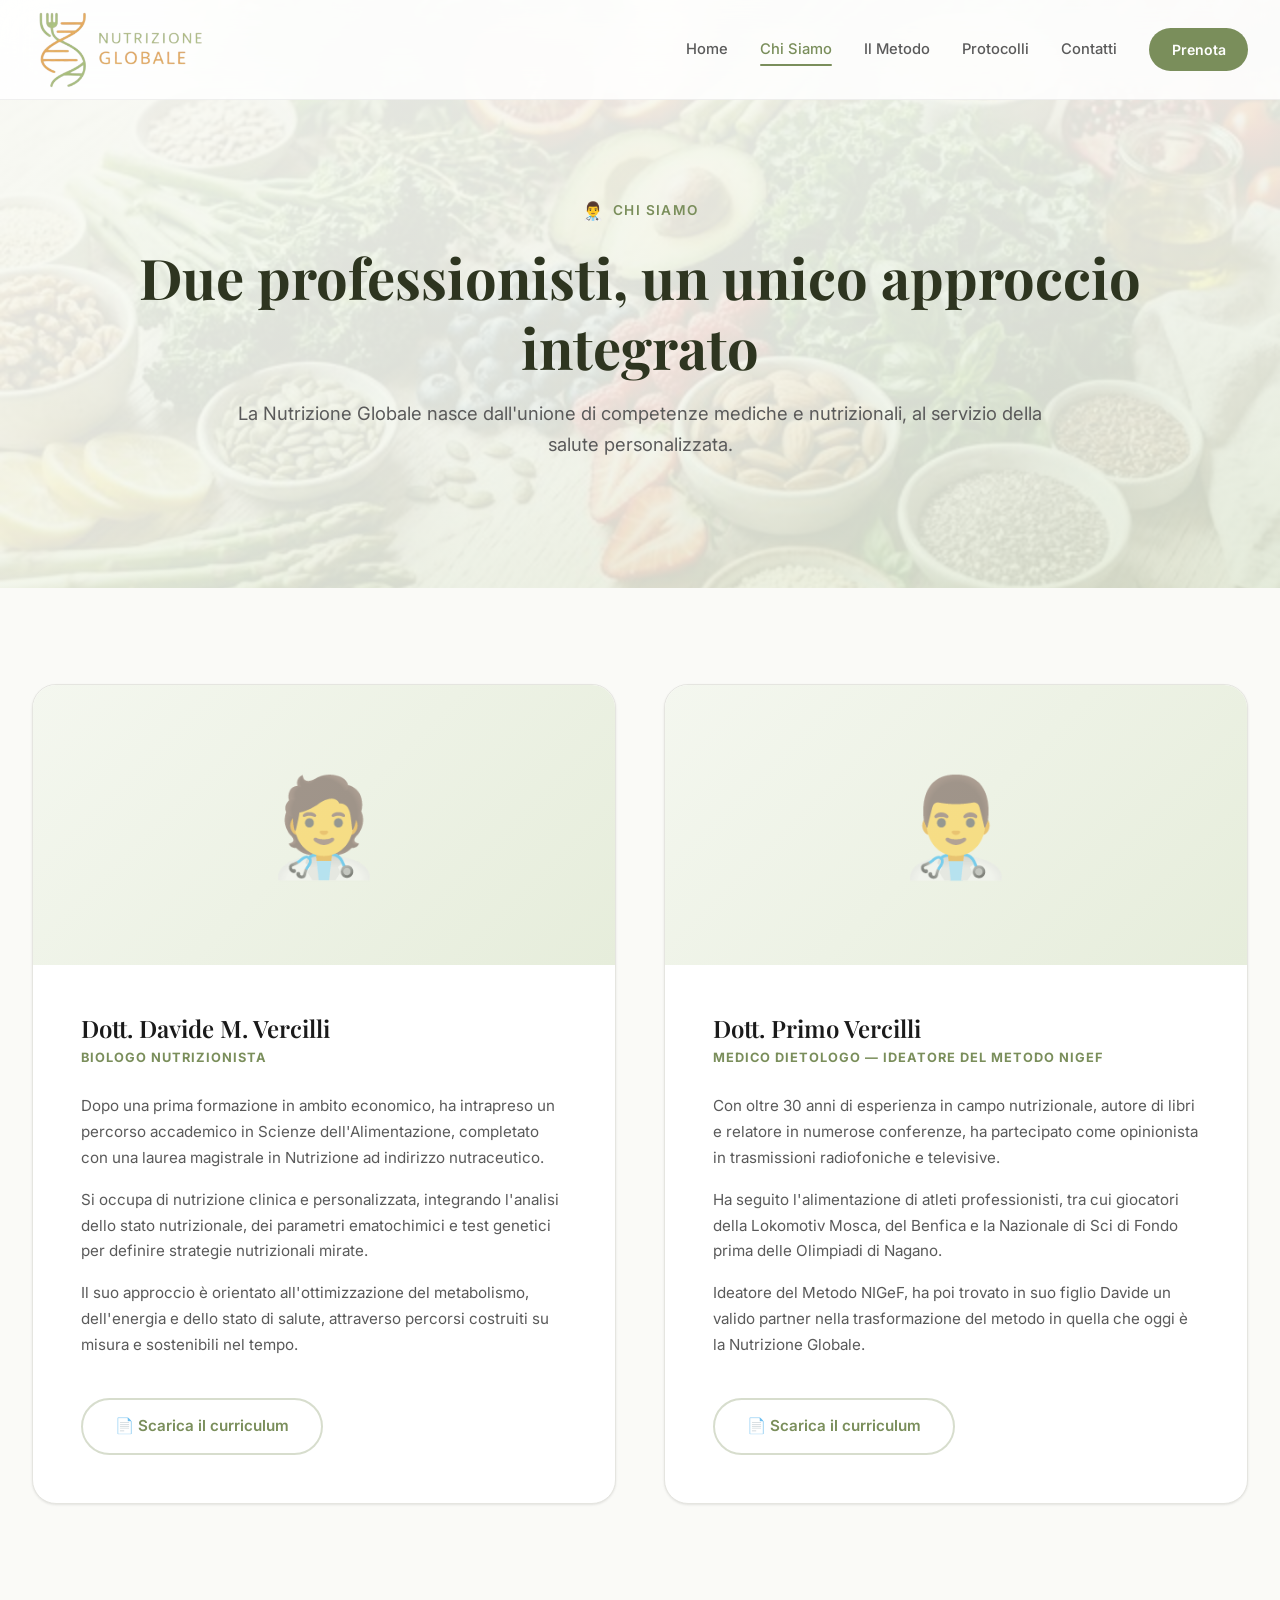
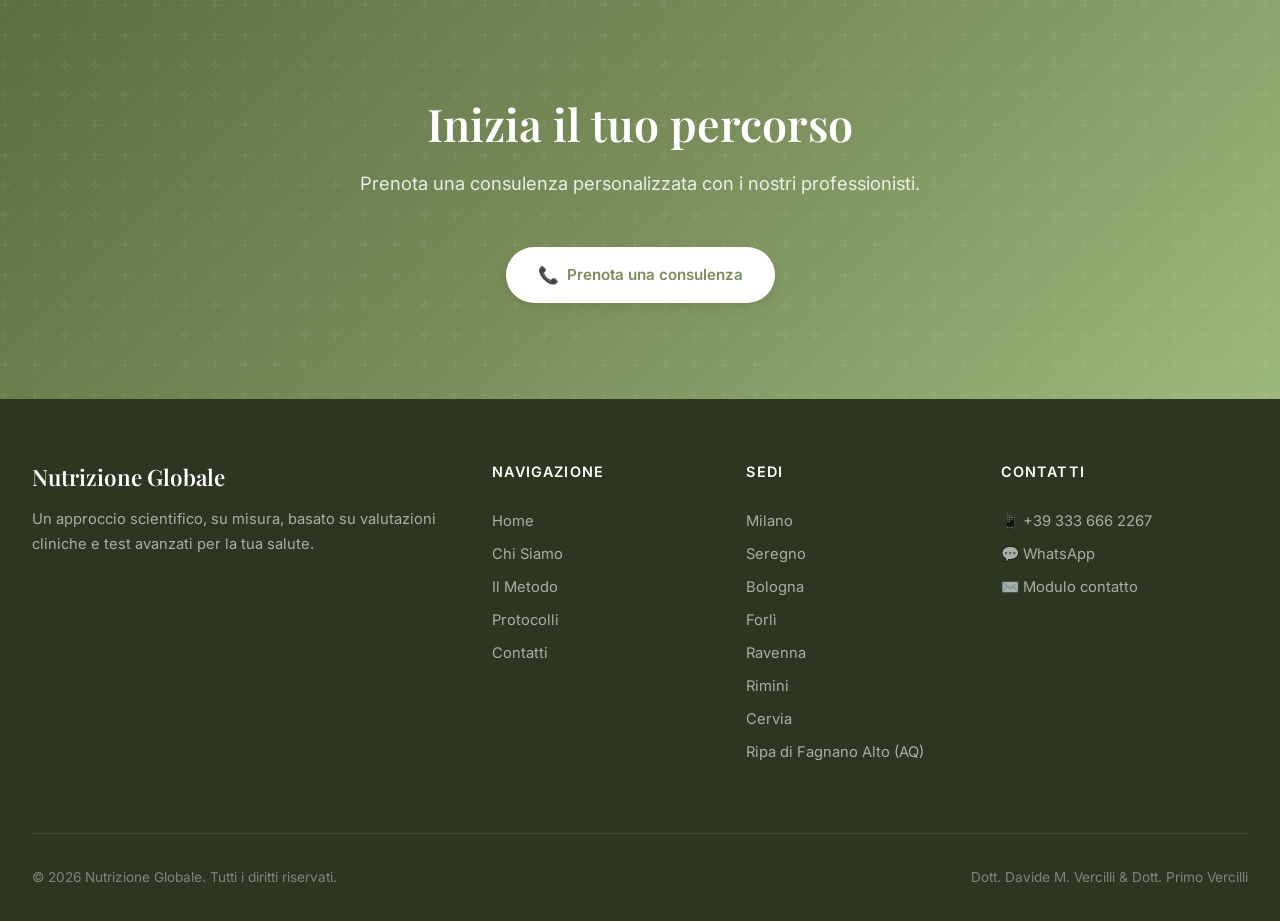
==== commit 0551e022: "Fix sedi (Ripa di Fagnano Alto AQ + Cervia), fix mobile navbar overlay" ====
--- a/chi-siamo.html
+++ b/chi-siamo.html
@@ -121,6 +121,8 @@
           <a href="contatti.html">Forlì</a>
           <a href="contatti.html">Ravenna</a>
           <a href="contatti.html">Rimini</a>
+          <a href="contatti.html">Cervia</a>
+          <a href="contatti.html">Ripa di Fagnano Alto (AQ)</a>
         </div>
         <div class="footer-col">
           <h4>Contatti</h4>
--- a/style.css
+++ b/style.css
@@ -1537,17 +1537,19 @@
   .nav-links {
     display: none;
     position: fixed;
-    top: 0;
+    top: var(--nav-height);
     left: 0;
     right: 0;
     bottom: 0;
-    background: rgba(255, 255, 255, 0.98);
+    background: rgba(255, 255, 255, 1);
     backdrop-filter: blur(20px);
     flex-direction: column;
-    justify-content: center;
+    justify-content: flex-start;
     align-items: center;
     gap: var(--space-xl);
-    z-index: 999;
+    padding-top: var(--space-3xl);
+    z-index: 9999;
+    overflow-y: auto;
   }
 
   .nav-links.active {
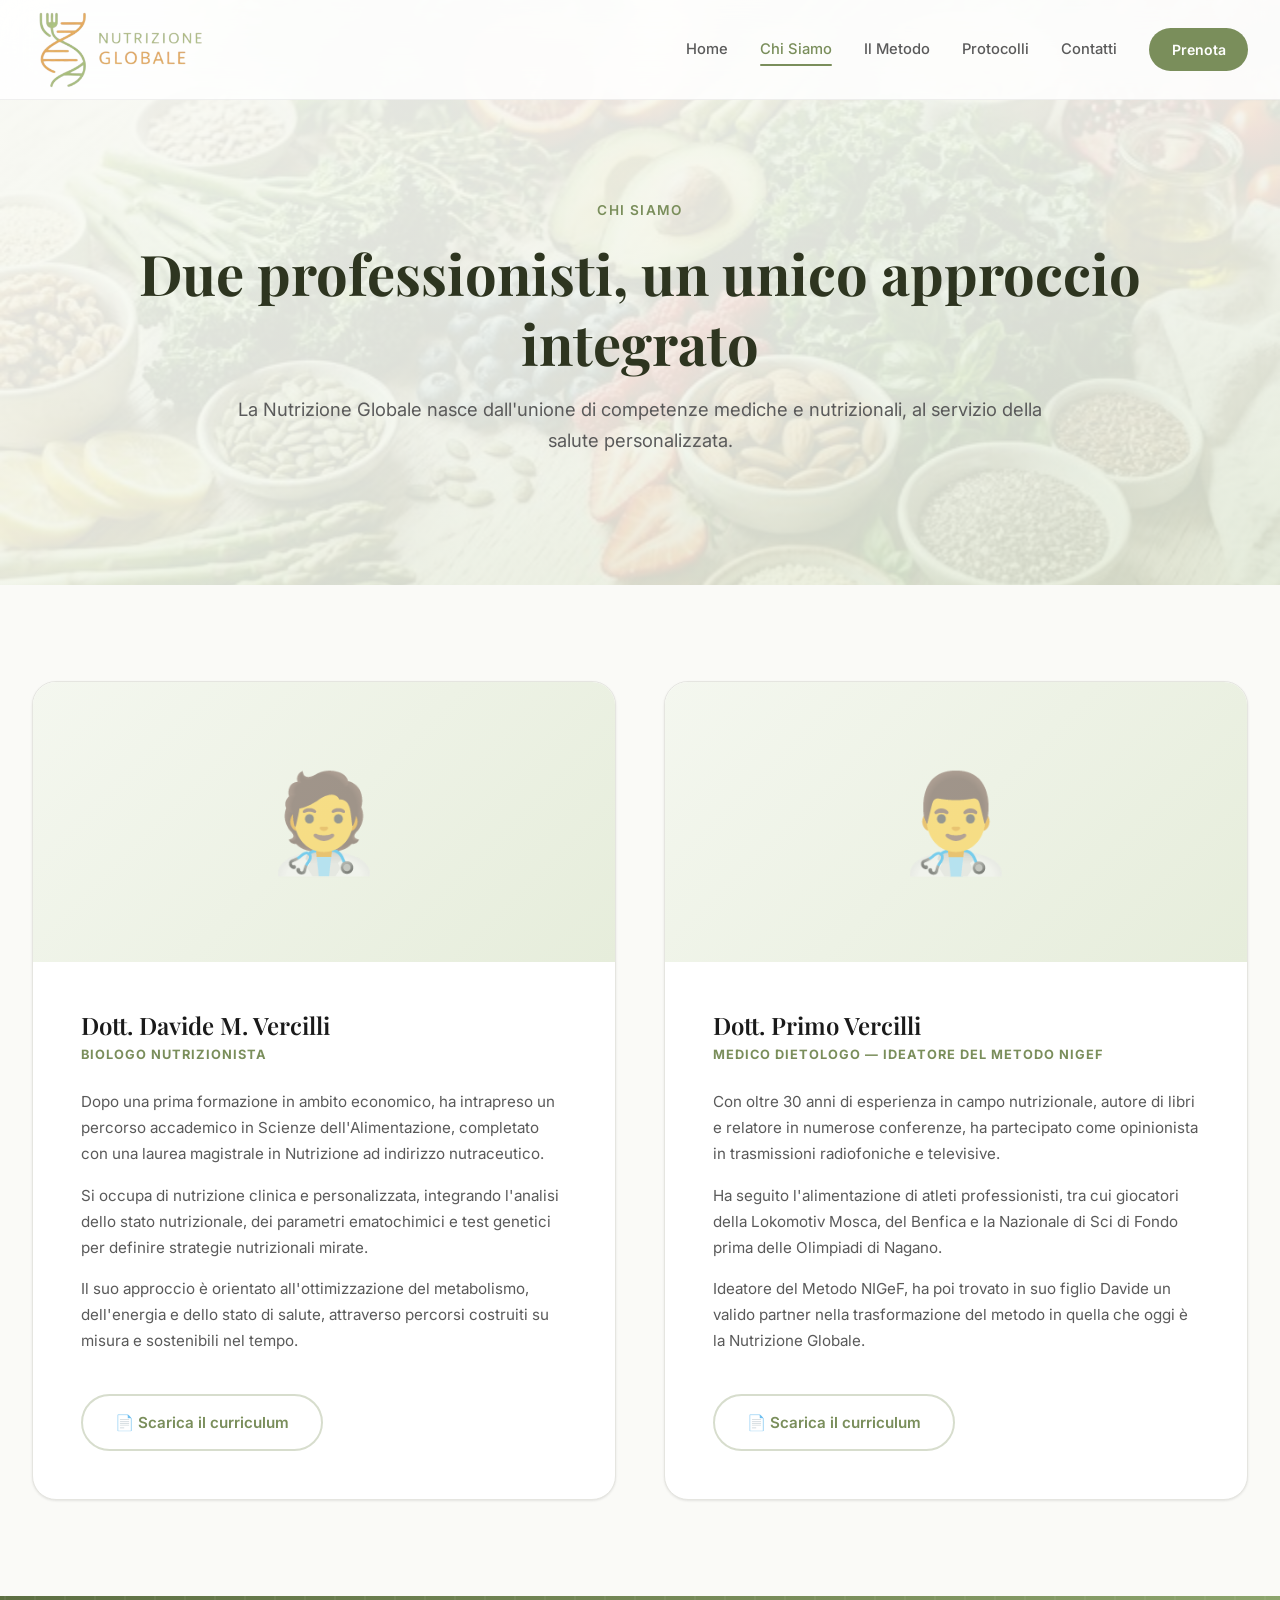
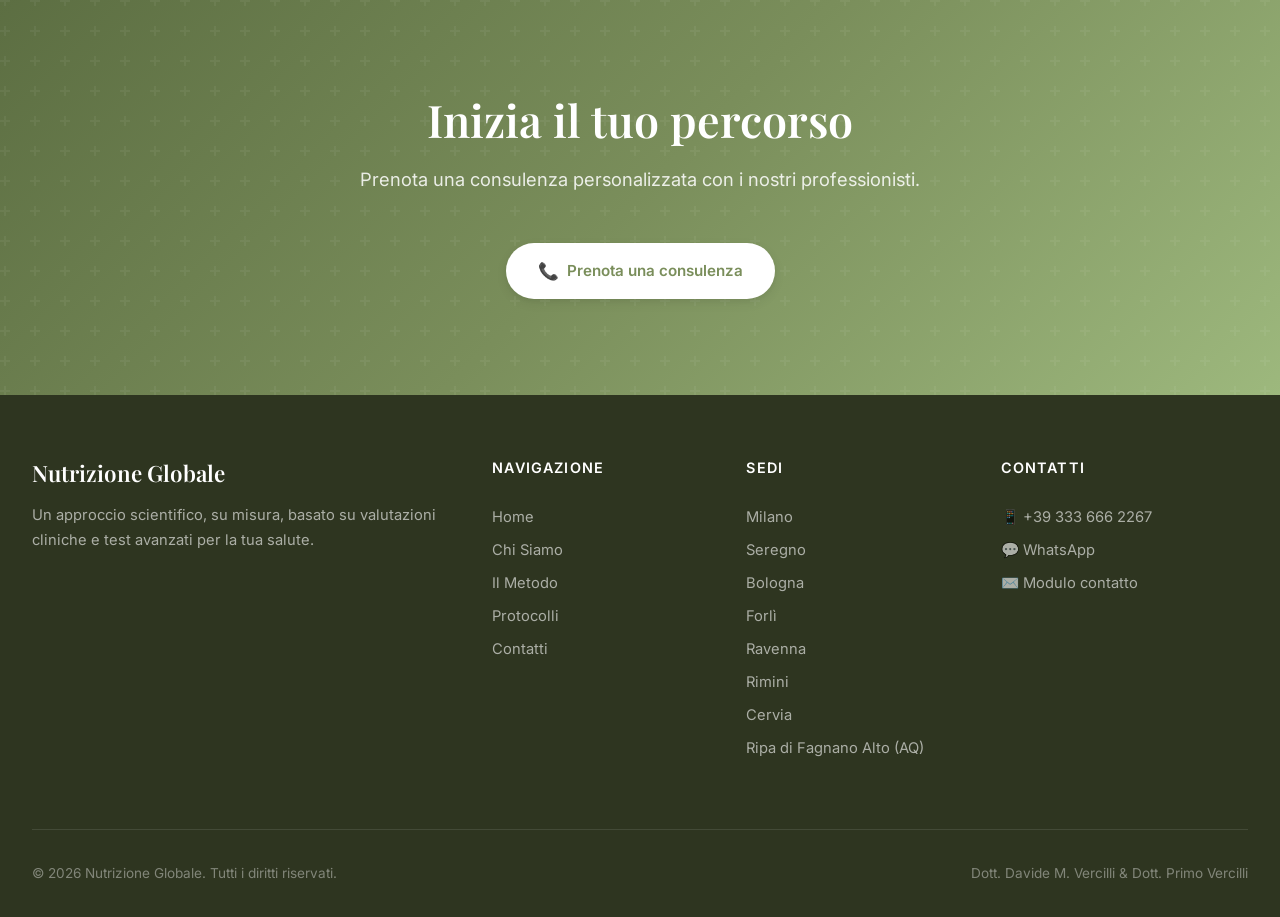
==== commit 0f10e50d: "Rimosse emoji dai titoletti in tutte le pagine; aggiunta spiegazione sull'opzionalità del test DNA n" ====
--- a/chi-siamo.html
+++ b/chi-siamo.html
@@ -34,7 +34,7 @@
   <section class="page-hero">
     <div class="container">
       <div class="section-header">
-        <div class="label"><span class="icon">👨‍⚕️</span> Chi Siamo</div>
+        <div class="label">Chi Siamo</div>
         <h1>Due professionisti, un unico approccio integrato</h1>
         <p>La Nutrizione Globale nasce dall'unione di competenze mediche e nutrizionali, al servizio della salute personalizzata.</p>
       </div>
--- a/style.css
+++ b/style.css
@@ -1534,22 +1534,29 @@
     display: flex;
   }
 
+  .nav-logo,
+  .hamburger {
+    position: relative;
+    z-index: 10000;
+  }
+
   .nav-links {
     display: none;
     position: fixed;
-    top: var(--nav-height);
+    top: 0;
     left: 0;
-    right: 0;
-    bottom: 0;
-    background: rgba(255, 255, 255, 1);
-    backdrop-filter: blur(20px);
+    width: 100vw;
+    height: 100vh;
+    height: 100dvh;
+    background: rgba(230, 237, 219, 0.98); /* Verde chiaro a tema */
+    backdrop-filter: blur(15px);
+    -webkit-backdrop-filter: blur(15px);
     flex-direction: column;
-    justify-content: flex-start;
+    justify-content: center;
     align-items: center;
     gap: var(--space-xl);
-    padding-top: var(--space-3xl);
+    padding: 0;
     z-index: 9999;
-    overflow-y: auto;
   }
 
   .nav-links.active {
@@ -1557,7 +1564,9 @@
   }
 
   .nav-links a {
-    font-size: 1.2rem;
+    font-size: 1.5rem;
+    font-weight: 600;
+    color: var(--color-primary-900);
   }
 
   .grid-2,
@@ -1628,12 +1637,122 @@
   }
 
   .pricing-grid {
+    grid-template-columns: repeat(3, 1fr);
+    gap: var(--space-sm);
+  }
+
+  /* Collapsed state: show only icon + title */
+  .pricing-card {
+    padding: var(--space-md);
+    cursor: pointer;
+    text-align: center;
+    transition: all 0.3s ease;
+  }
+
+  .pricing-card .pricing-desc,
+  .pricing-card .pricing-checklist,
+  .pricing-card .pricing-duration {
+    display: none;
+  }
+
+  .pricing-card .pricing-header {
+    margin-bottom: 0;
+  }
+
+  .pricing-card .pricing-header h3 {
+    font-size: 0.85rem;
+  }
+
+  .pricing-card .pricing-type {
+    font-size: 0.65rem;
+  }
+
+  .pricing-card .pricing-icon {
+    font-size: 1.6rem;
+  }
+
+  /* Expanded state: full width, show everything */
+  .pricing-card.expanded {
+    grid-column: 1 / -1;
+    padding: var(--space-2xl);
+    text-align: left;
+    border-color: var(--color-primary);
+    box-shadow: var(--shadow-lg);
+  }
+
+  .pricing-card.expanded .pricing-desc,
+  .pricing-card.expanded .pricing-checklist,
+  .pricing-card.expanded .pricing-duration {
+    display: block;
+  }
+
+  .pricing-card.expanded .pricing-header {
+    margin-bottom: var(--space-lg);
+  }
+
+  .pricing-card.expanded .pricing-header h3 {
+    font-size: 1.35rem;
+  }
+
+  .pricing-card.expanded .pricing-type {
+    font-size: 0.75rem;
+  }
+
+  .pricing-card.expanded .pricing-icon {
+    font-size: 2rem;
+  }
+
+  /* Percorso Completo collapsed */
+  .pricing-complete {
+    cursor: pointer;
+    padding: var(--space-lg);
+    text-align: center;
+  }
+
+  .pricing-complete .pricing-desc,
+  .pricing-complete .pricing-checklist,
+  .pricing-complete .pricing-duration {
+    display: none;
+  }
+
+  .pricing-complete .pricing-complete-inner {
     grid-template-columns: 1fr;
-    gap: var(--space-lg);
-  }
-
-  .pricing-complete-inner {
+    gap: 0;
+  }
+
+  .pricing-complete .pricing-complete-left h3 {
+    font-size: 0.9rem;
+  }
+
+  .pricing-complete .pricing-complete-left p {
+    display: none;
+  }
+
+  /* Percorso Completo expanded */
+  .pricing-complete.expanded {
+    padding: var(--space-2xl);
+    text-align: left;
+    border-color: var(--color-accent);
+    box-shadow: var(--shadow-lg);
+  }
+
+  .pricing-complete.expanded .pricing-desc,
+  .pricing-complete.expanded .pricing-checklist,
+  .pricing-complete.expanded .pricing-duration {
+    display: block;
+  }
+
+  .pricing-complete.expanded .pricing-complete-inner {
     grid-template-columns: 1fr;
+    gap: var(--space-xl);
+  }
+
+  .pricing-complete.expanded .pricing-complete-left h3 {
+    font-size: 1.4rem;
+  }
+
+  .pricing-complete.expanded .pricing-complete-left p {
+    display: block;
   }
 
   .proto-numbered-card {
@@ -1782,13 +1901,7 @@
     font-size: 0.75rem;
   }
 
-  .pricing-card {
-    padding: var(--space-lg);
-  }
-
-  .pricing-complete {
-    padding: var(--space-lg);
-  }
+  /* pricing mobile overrides handled in 768px breakpoint */
 
   .proto-card-content h3 {
     font-size: 1.15rem;
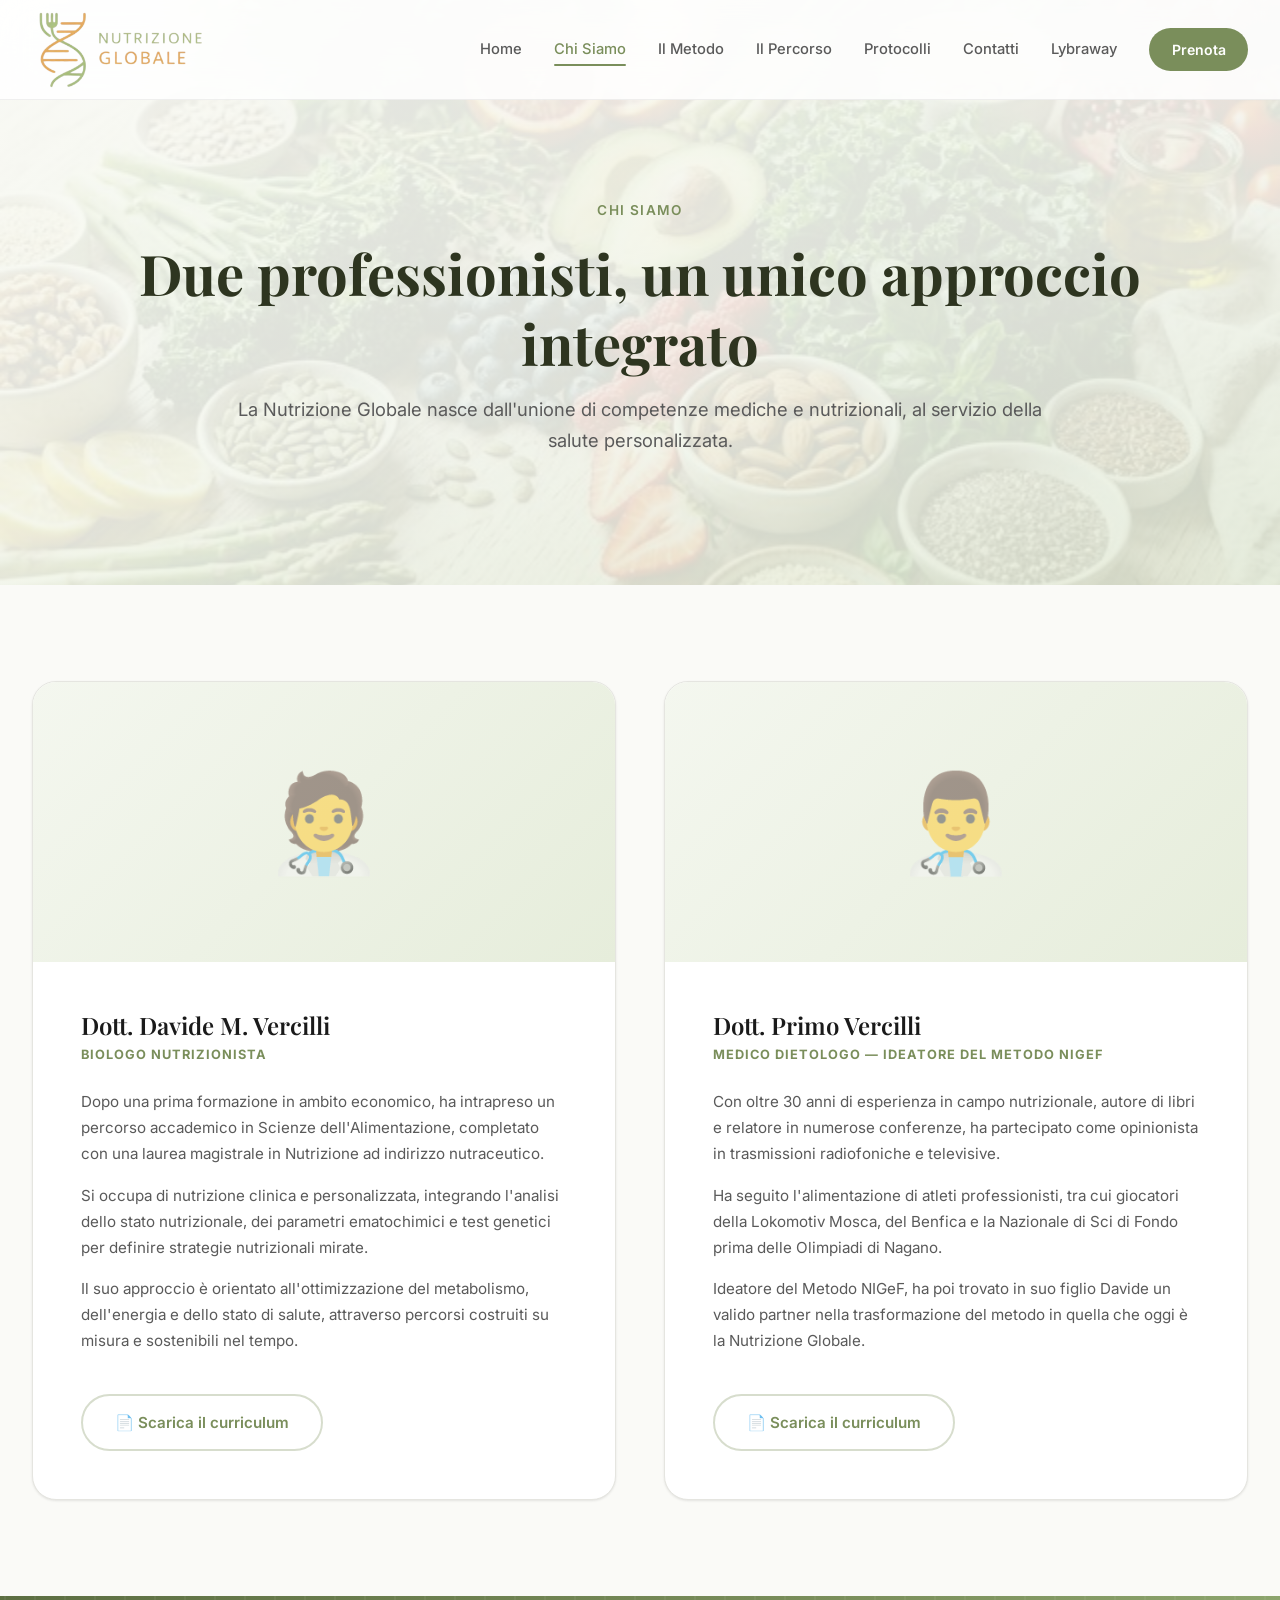
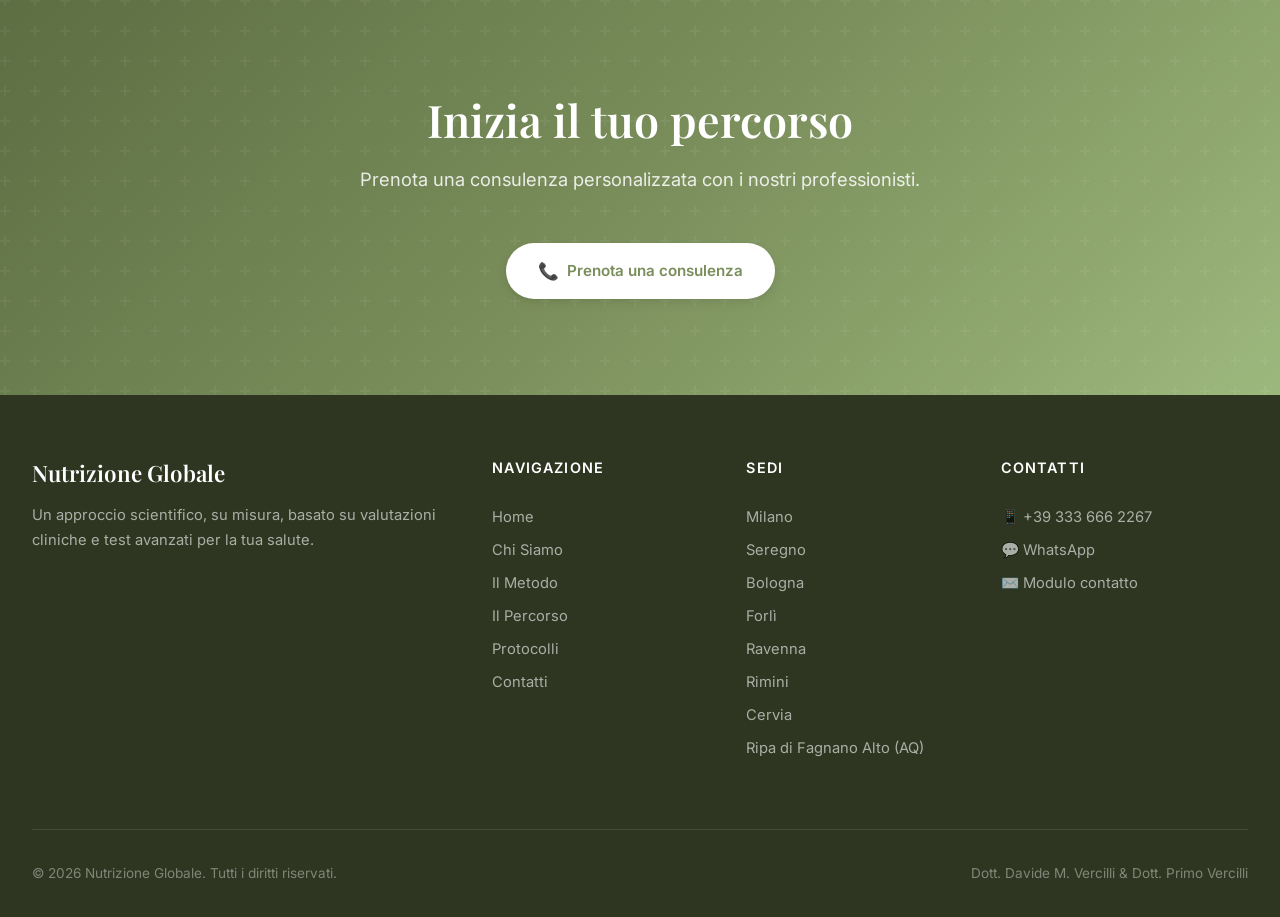
==== commit 98e27b17: "Major restructuring: 3 new pages (Mappa Alimentare, Il Percorso, Lybraway), protocolli overhaul with" ====
--- a/chi-siamo.html
+++ b/chi-siamo.html
@@ -5,8 +5,28 @@
   <meta name="viewport" content="width=device-width, initial-scale=1.0">
   <title>Chi Siamo – Nutrizione Globale</title>
   <meta name="description" content="Scopri il team di Nutrizione Globale: Dott. Davide M. Vercilli, Biologo Nutrizionista, e Dott. Primo Vercilli, Medico Dietologo e ideatore del Metodo NIGeF.">
+  <meta name="robots" content="index, follow">
+  <link rel="canonical" href="https://www.nutrizioneglobale.it/chi-siamo.html">
+
+  <!-- Open Graph -->
+  <meta property="og:type" content="website">
+  <meta property="og:title" content="Chi Siamo – Nutrizione Globale">
+  <meta property="og:description" content="Scopri il team di Nutrizione Globale: Dott. Davide M. Vercilli e Dott. Primo Vercilli.">
+  <meta property="og:url" content="https://www.nutrizioneglobale.it/chi-siamo.html">
+  <meta property="og:image" content="https://www.nutrizioneglobale.it/img/logovercilli-removebg-preview.png">
+  <meta property="og:site_name" content="Nutrizione Globale">
+  <meta property="og:locale" content="it_IT">
+
+  <!-- Twitter Card -->
+  <meta name="twitter:card" content="summary">
+  <meta name="twitter:title" content="Chi Siamo – Nutrizione Globale">
+  <meta name="twitter:description" content="Scopri il team di Nutrizione Globale: Dott. Davide M. Vercilli e Dott. Primo Vercilli.">
+
+  <!-- Favicon & Icons -->
+  <link rel="icon" href="img/logovercilli-removebg-preview.png" type="image/png">
+  <link rel="apple-touch-icon" href="img/logovercilli-removebg-preview.png">
+
   <link rel="stylesheet" href="style.css">
-  <link rel="icon" href="img/logovercilli-removebg-preview.png" type="image/png">
 </head>
 <body>
 
@@ -20,8 +40,10 @@
         <a href="index.html">Home</a>
         <a href="chi-siamo.html" class="active">Chi Siamo</a>
         <a href="metodo.html">Il Metodo</a>
+        <a href="il-percorso.html">Il Percorso</a>
         <a href="protocolli.html">Protocolli</a>
         <a href="contatti.html">Contatti</a>
+        <a href="lybraway.html">Lybraway</a>
         <a href="https://wa.me/393336662267?text=Buongiorno%2C%20vorrei%20prenotare%20una%20consulenza." class="nav-cta" target="_blank" rel="noopener">Prenota</a>
       </div>
       <button class="hamburger" id="hamburger" aria-label="Menu">
@@ -110,6 +132,7 @@
           <a href="index.html">Home</a>
           <a href="chi-siamo.html">Chi Siamo</a>
           <a href="metodo.html">Il Metodo</a>
+          <a href="il-percorso.html">Il Percorso</a>
           <a href="protocolli.html">Protocolli</a>
           <a href="contatti.html">Contatti</a>
         </div>
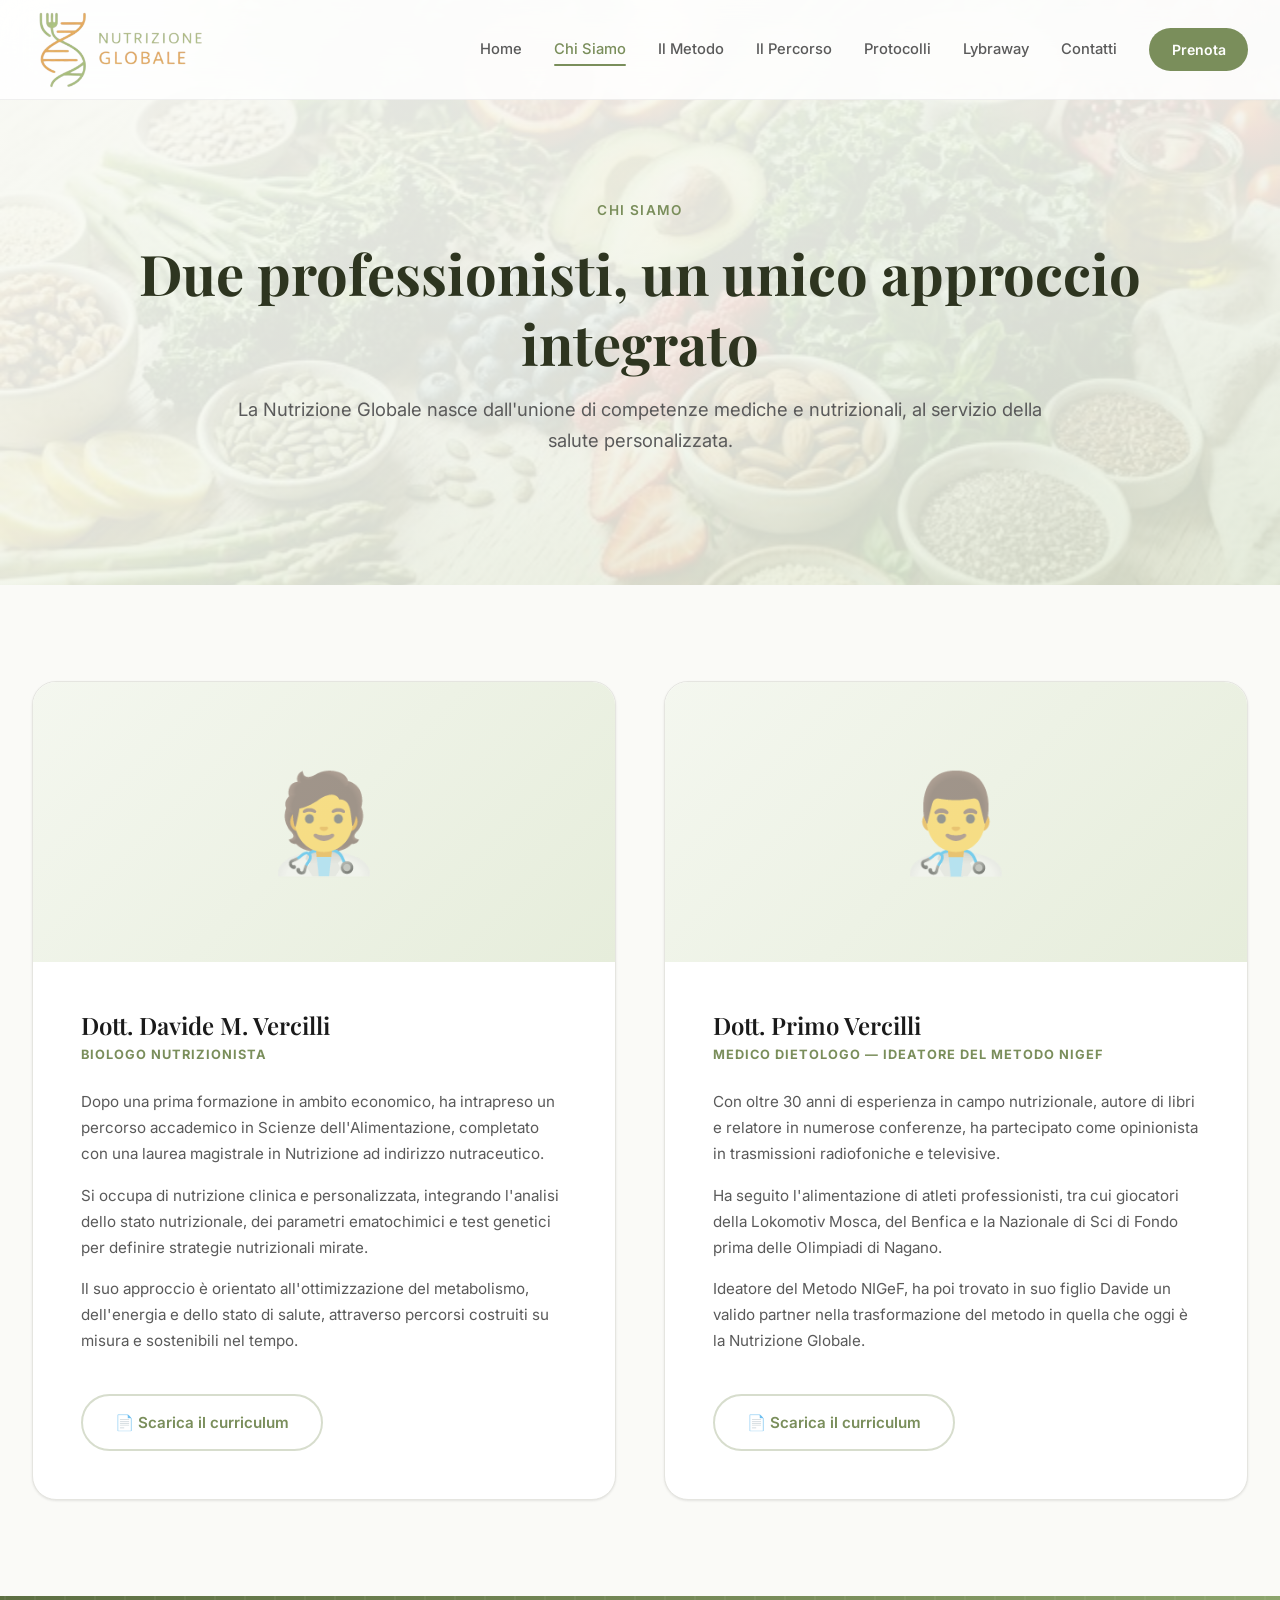
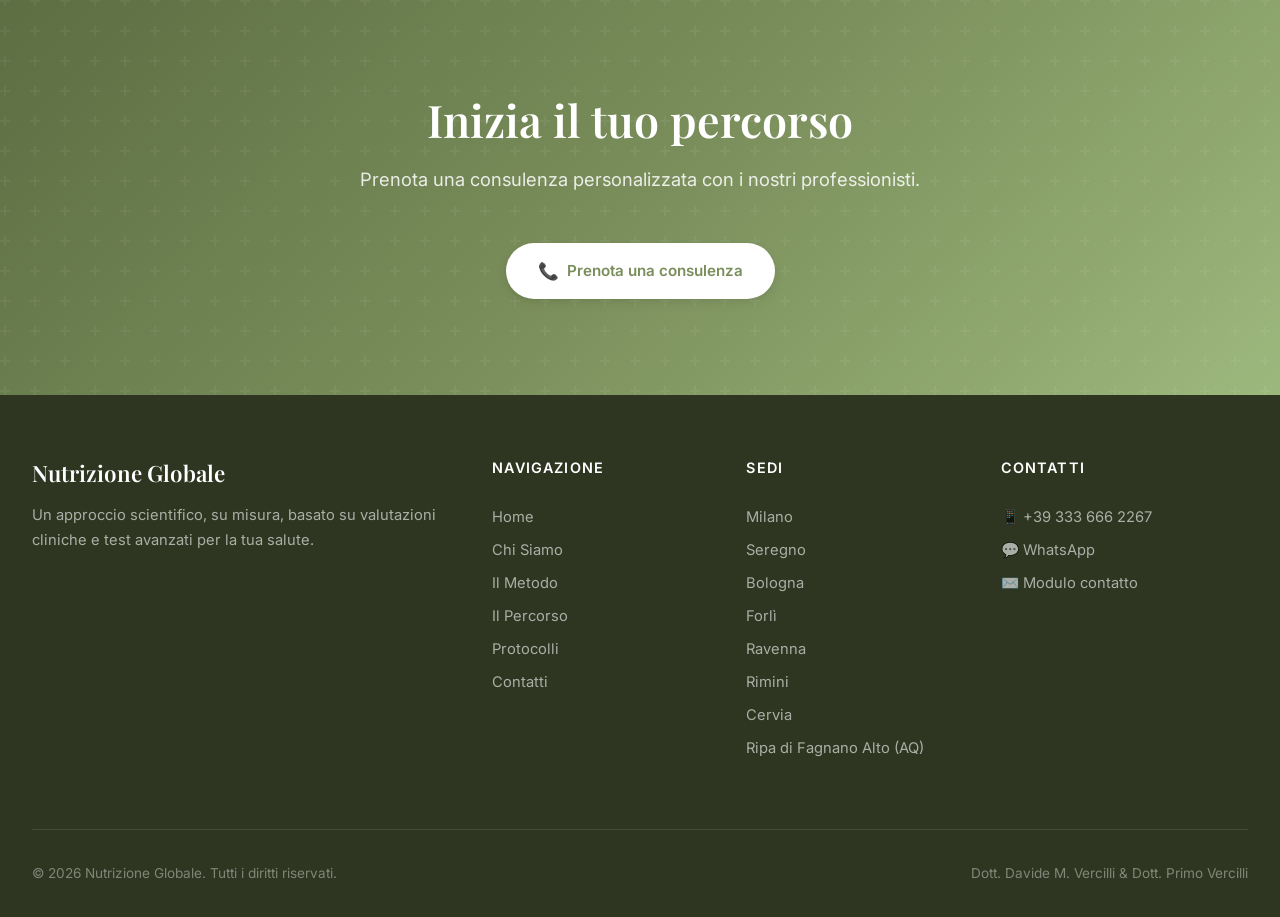
==== commit d82f615f: "Swap Lybraway and Contatti order in navbar" ====
--- a/chi-siamo.html
+++ b/chi-siamo.html
@@ -42,8 +42,8 @@
         <a href="metodo.html">Il Metodo</a>
         <a href="il-percorso.html">Il Percorso</a>
         <a href="protocolli.html">Protocolli</a>
+        <a href="lybraway.html">Lybraway</a>
         <a href="contatti.html">Contatti</a>
-        <a href="lybraway.html">Lybraway</a>
         <a href="https://wa.me/393336662267?text=Buongiorno%2C%20vorrei%20prenotare%20una%20consulenza." class="nav-cta" target="_blank" rel="noopener">Prenota</a>
       </div>
       <button class="hamburger" id="hamburger" aria-label="Menu">
